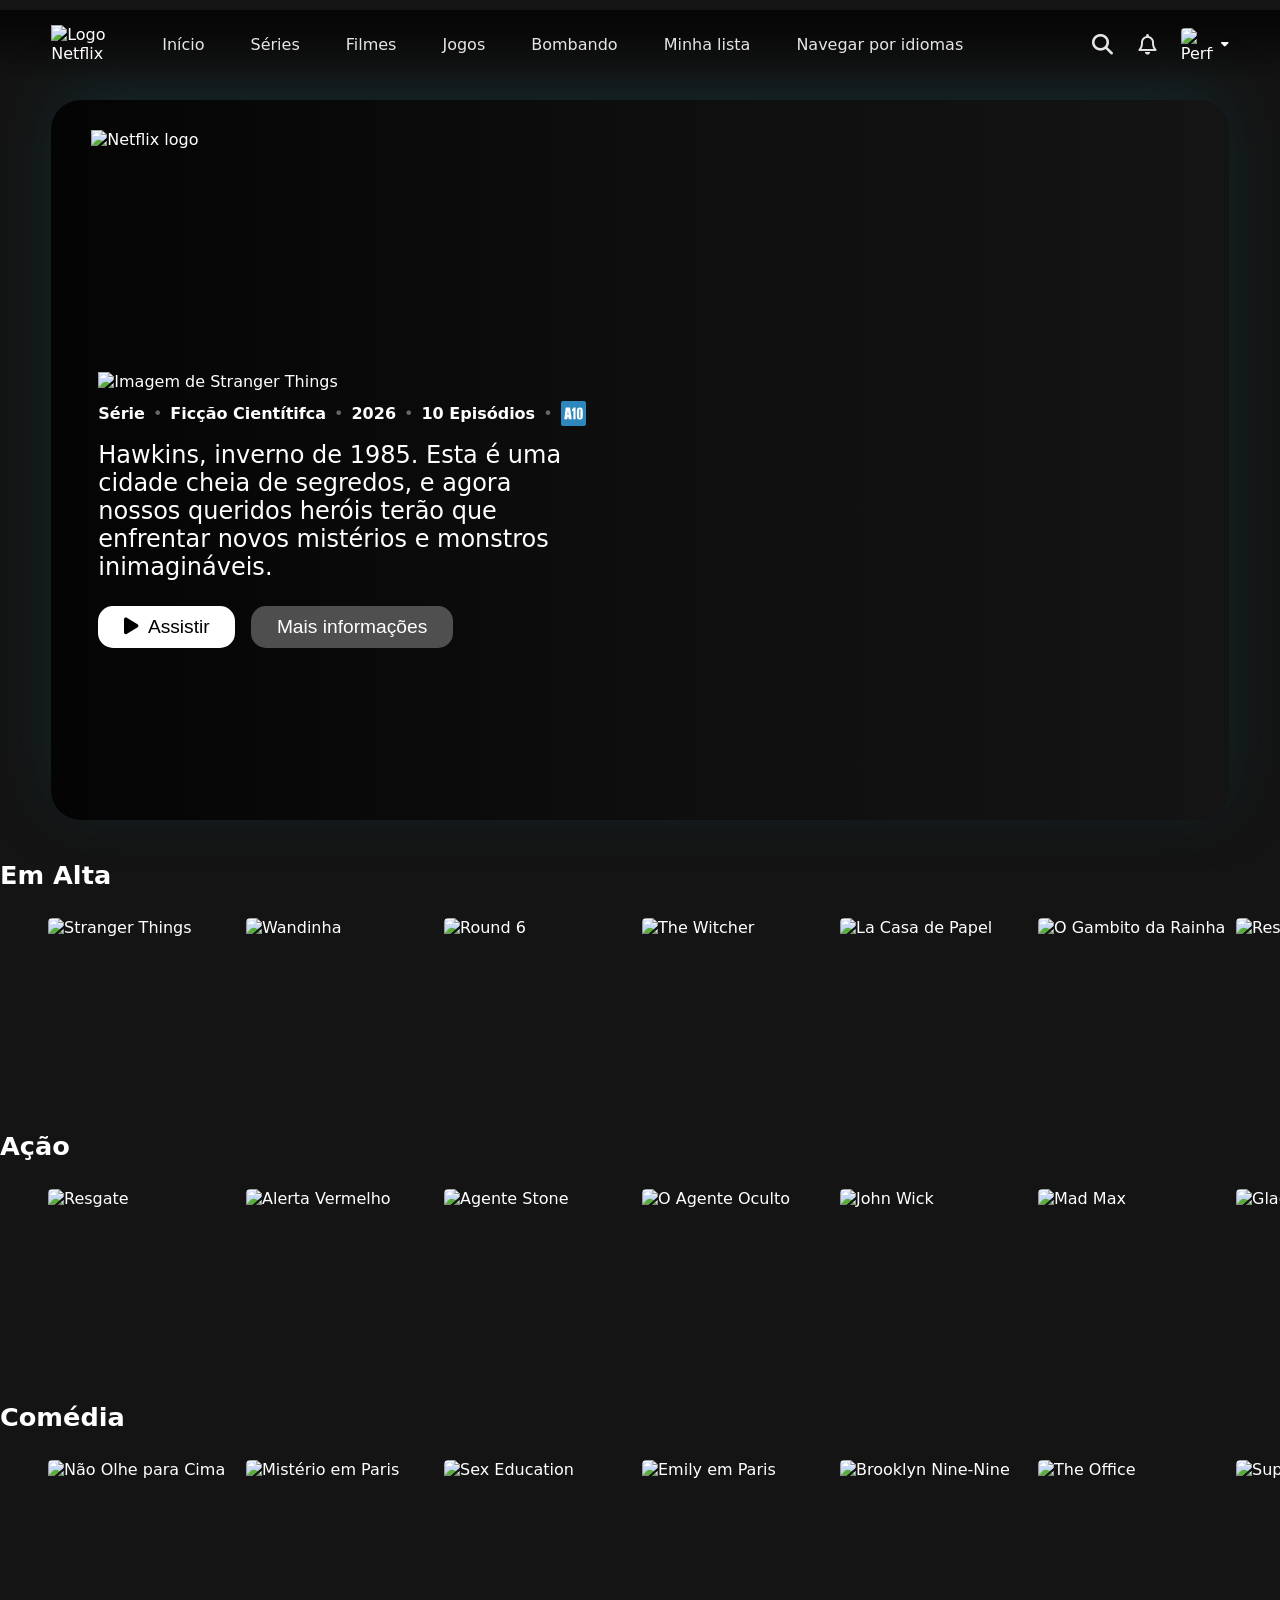
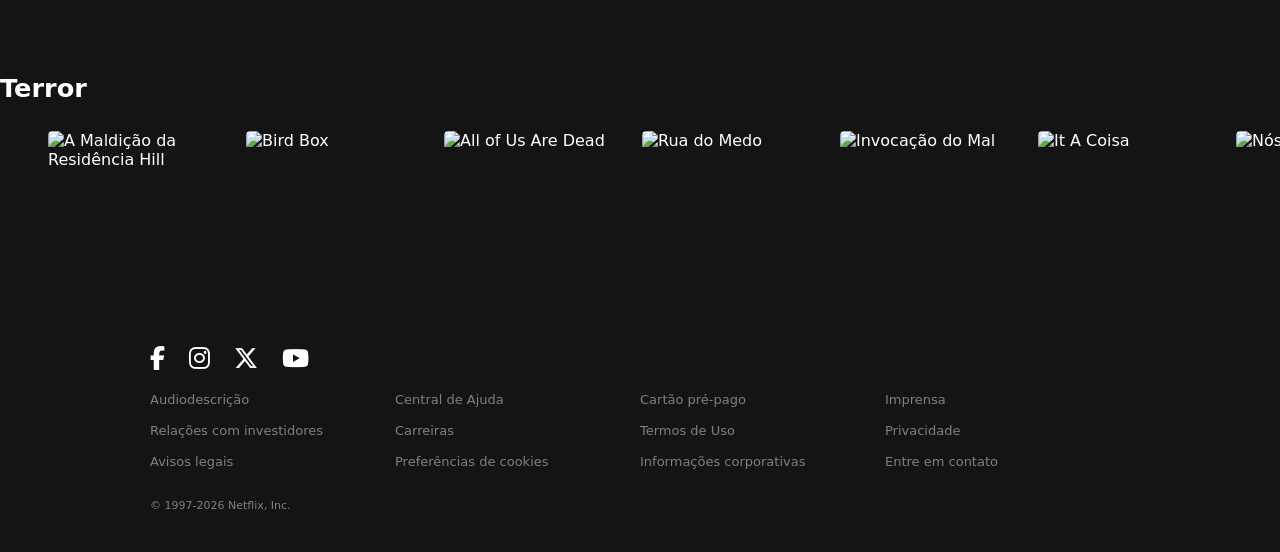
==== home.html @ bdc2845b "fix: updates movie cover image links" ====
<!doctype html>
<html lang="pt-br">
  <head>
    <meta charset="UTF-8" />
    <meta name="viewport" content="width=device-width, initial-scale=1.0" />
    <link rel="stylesheet" href="css/style.css" />
    <link
      rel="stylesheet"
      href="https://cdnjs.cloudflare.com/ajax/libs/font-awesome/6.5.1/css/all.min.css" />
    <title>Netflix</title>
  </head>
  <body>
    <header>
      <nav class="home-navbar">
        <div class="logo">
          <img
            src="https://occ.a.nflxso.net/dnmt/api/v6/iL4oJVDYZ8KLSrJ6eG2OwtghbfQ/AAAAAZge2REfWoSoWRs31izjUdgihldMUslSHTdfz-1aT4vVrgJuVByU92G8wIrBkwULJHWjM1khpzW0xWndigQFYViKFpy-pM6NZFnTKEPkpf9hcdSzCyzqBbcouyIpmgVLbodhaeyqCXaS.svg"
            alt="Logo Netflix" />
        </div>
        <div class="nav-primary">
          <ul>
            <li><a href="#" id="link-home">Início</a></li>
            <li><a href="#">Séries</a></li>
            <li><a href="#">Filmes</a></li>
            <li><a href="#">Jogos</a></li>
            <li><a href="#">Bombando</a></li>
            <li><a href="#">Minha lista</a></li>
            <li><a href="#">Navegar por idiomas</a></li>
          </ul>
        </div>
        <div class="nav-secondary">
          <ul>
            <li>
              <a href="#"><i class="fa-solid fa-magnifying-glass"></i></a>
            </li>
            <li>
              <a href="#"><i class="fa-regular fa-bell"></i></a>
            </li>

            <li class="profile-dropdown">
              <div class="profile-trigger">
                <img
                  src="https://upload.wikimedia.org/wikipedia/commons/0/0b/Netflix-avatar.png"
                  alt="Perfil de Usuário"
                  class="perfil-nav" />
                <i class="fa-solid fa-caret-down caret"></i>
              </div>

              <div class="dropdown-content">
                <div class="profiles-list">
                  <a href="#" class="dropdown-item profile-item">
                    <img
                      src="https://encrypted-tbn0.gstatic.com/images?q=tbn:ANd9GcS_0ktq5pFEz71BIDJbH0XXC9STcigP68GQy0j4jxhmOg&s=10"
                      alt="Perfil 1" />
                    <span>Perfil 1</span>
                  </a>
                  <a href="#" class="dropdown-item profile-item">
                    <img
                      src="https://encrypted-tbn0.gstatic.com/images?q=tbn:ANd9GcRbDIaLHtf1MxGySEiBB30kG7H8Joqq8lpiN4W2MJq0wA&s=10"
                      alt="Perfil 2" />
                    <span>Perfil 2</span>
                  </a>
                </div>

                <div class="dropdown-divider"></div>

                <a href="#" class="dropdown-item">
                  <i class="fa-solid fa-pen"></i>
                  <span>Gerenciar perfis</span>
                </a>
                <a href="#" class="dropdown-item">
                  <i class="fa-regular fa-user"></i>
                  <span>Conta</span>
                </a>
                <a href="#" class="dropdown-item">
                  <i class="fa-regular fa-circle-question"></i>
                  <span>Central de Ajuda</span>
                </a>

                <div class="dropdown-divider"></div>

                <a href="#" class="dropdown-item sign-out">
                  <span>Sair da Netflix</span>
                </a>
              </div>
            </li>
          </ul>
        </div>
      </nav>
    </header>
    <main>
      <section class="hero">
        <img
          src="https://occ-0-1920-420.1.nflxso.net/dnm/api/v6/1yqKxSrpVn39llMySll9RaDLTRY/AAAABTeU9-rQPSFAhNlJOcbClXq5rvHyruQdFfDZYGrjWDiNjNLS291skOTwkzdlt2UKu9vJHC9iiFlRykQTf_RC7VqF5CK27cssdcQNZRk.webp?r=a67"
          alt="Netflix logo"
          class="hero-n-logo" />
        <div class="hero-content">
          <div class="hero-title">
            <img
              src="https://occ-0-1920-420.1.nflxso.net/dnm/api/v6/S4oi7EPZbv2UEPaukW54OORa0S8/AAAABTAUqDejsEd9Ri8rYyItbV7qYdl7sBIG8E7asZrr9Kl8L_AwPhIj0pA01fMqV1exAcsarsW6mkygB5DEnMrcUvaRmKm-VlO19pmY.webp?r=be0"
              alt="Imagem de Stranger Things" />
          </div>
          <div class="hero-description">
            <div class="hero-genres">
              <span>Série</span><span class="dot">•</span
              ><span>Ficção Cientítifca</span><span class="dot">•</span
              ><span>2026</span><span class="dot">•</span
              ><span>10 Episódios</span><span class="dot">•</span
              <span><svg
                  xmlns="http://www.w3.org/2000/svg"
                  width="25"
                  height="25"
                  fill="none"
                  viewBox="0 0 100 100">
                  <path
                    fill="#2e88bd"
                    fill-rule="evenodd"
                    d="M92.38 0H7.62A7.62 7.62 0 0 0 0 7.62v84.759A7.62 7.62 0 0 0 7.62 100h84.76a7.62 7.62 0 0 0 7.62-7.621V7.618A7.62 7.62 0 0 0 92.38 0"
                    clip-rule="evenodd"></path>
                  <path
                    fill="#fffefd"
                    fill-rule="evenodd"
                    d="M50.531 26h7.748v46.979h-8.837v-34.93q-1.153 1.218-2.497 2.108A14.4 14.4 0 0 1 44 41.637v-8.429q2.37-1.38 4.018-3.192A12.9 12.9 0 0 0 50.531 26m27.066 11.389q0-3.48-.504-4.605-.505-1.122-1.805-1.122-1.304 0-1.823 1.219-.52 1.222-.52 4.508v25.124q0 3.611.504 4.67.504 1.056 1.839 1.057 1.268 0 1.79-1.188.518-1.188.519-4.539zM87 40.87v18.193q0 8.46-2.587 11.7Q81.826 74 75.288 74q-6.606 0-9.175-3.222-2.571-3.221-2.571-11.715V40.87q0-8.492 2.57-11.682Q68.683 26 75.289 26q6.572 0 9.14 3.188Q87 32.377 87 40.87"
                    clip-rule="evenodd"></path>
                  <path
                    fill="#fff"
                    d="M36.205 26 43 73H30.848l-.592-8.448h-4.258L25.293 73H13l6.034-47zm-6.288 30.22q-.902-7.983-1.804-19.711-1.805 13.47-2.256 19.712z"></path></svg></span>
            </div>
            <p>
              Hawkins, inverno de 1985. Esta é uma cidade cheia de segredos, e
              agora nossos queridos heróis terão que enfrentar novos mistérios e
              monstros inimagináveis.
            </p>
            <div class="hero-buttons">
              <button class="hero-btn btn-play">
                <i class="fa-solid fa-play"></i> Assistir
              </button>

              <button class="hero-btn btn-info">Mais informações</button>
            </div>
          </div>
        </div>
      </section>

      <section class="carroussel">
        <!-- Categoria 1: Em Alta -->
        <h2 class="section-title">Em Alta</h2>
        <div class="media-container">
          <div class="media-scroller">
            <!-- Grupo 1 (6 cards) -->
            <div class="media-group" id="em-alta-1">
              <div class="media-element">
                <img
                  src="https://encrypted-tbn1.gstatic.com/licensed-image?q=tbn:ANd9GcTOiXz3lN7d7jAAFngWa49vi-za024x7MXWwJ3un6ODwjSaXcbRJoKfT41Tlw36heunZ-_XMyyLG-TJAqU"
                  alt="Stranger Things" />
                <div class="media-info">
                  <h3 class="title">Stranger Things</h3>
                  <div class="card-buttons">
                    <div class="left-buttons">
                      <button
                        class="btn-action btn-play-round"
                        aria-label="Assistir">
                        <svg viewBox="0 0 512 512" fill="currentColor">
                          <path
                            d="M405.2,232.9L126.8,72.2c-9.3-5.4-21-5.4-30.3,0c-9.3,5.4-15.1,15.3-15.1,26.1v321.5c0,10.8,5.7,20.7,15.1,26.1 c4.7,2.7,9.9,4.1,15.2,4.1c5.2,0,10.5-1.4,15.2-4.1l278.3-160.7c9.3-5.4,15.1-15.3,15.1-26.1C420.4,248.2,414.6,238.2,405.2,232.9z" />
                        </svg>
                      </button>
                      <button
                        class="btn-action btn-outline"
                        aria-label="Adicionar à Lista">
                        <svg
                          viewBox="0 0 24 24"
                          fill="none"
                          stroke="currentColor"
                          stroke-width="2">
                          <path d="M12 5v14M5 12h14" />
                        </svg>
                      </button>
                      <button
                        class="btn-action btn-outline"
                        aria-label="Gostei">
                        <svg
                          viewBox="0 0 24 24"
                          fill="none"
                          stroke="currentColor"
                          stroke-width="2">
                          <path
                            d="M14 9V5a3 3 0 0 0-3-3l-4 9v11h11.28a2 2 0 0 0 2-1.7l1.38-9a2 2 0 0 0-2-2.3zM7 22H4a2 2 0 0 1-2-2v-7a2 2 0 0 1 2-2h3" />
                        </svg>
                      </button>
                    </div>
                    <button
                      class="btn-action btn-outline btn-more"
                      aria-label="Mais Informações">
                      <svg
                        viewBox="0 0 24 24"
                        fill="none"
                        stroke="currentColor"
                        stroke-width="2">
                        <path d="M6 9l6 6 6-6" />
                      </svg>
                    </button>
                  </div>
                  <div class="card-genres">
                    <span>Empolgante</span><span class="dot">•</span
                    ><span>Sci-Fi</span><span class="dot">•</span
                    ><span>Mistério</span>
                  </div>
                </div>
              </div>
              <div class="media-element">
                <img
                  src="https://encrypted-tbn0.gstatic.com/licensed-image?q=tbn:ANd9GcSxxyIv5c6edbIc0Yq998LXGhyjSGgNnzEiZ3lpaow3XRnQMxBRi1eYkWU2L6adCWSRdKXm9y8CCzgoChU"
                  alt="Wandinha" />
                <div class="media-info">
                  <h3 class="title">Wandinha</h3>
                  <div class="card-buttons">
                    <div class="left-buttons">
                      <button
                        class="btn-action btn-play-round"
                        aria-label="Assistir">
                        <svg viewBox="0 0 512 512" fill="currentColor">
                          <path
                            d="M405.2,232.9L126.8,72.2c-9.3-5.4-21-5.4-30.3,0c-9.3,5.4-15.1,15.3-15.1,26.1v321.5c0,10.8,5.7,20.7,15.1,26.1 c4.7,2.7,9.9,4.1,15.2,4.1c5.2,0,10.5-1.4,15.2-4.1l278.3-160.7c9.3-5.4,15.1-15.3,15.1-26.1C420.4,248.2,414.6,238.2,405.2,232.9z" />
                        </svg>
                      </button>
                      <button
                        class="btn-action btn-outline"
                        aria-label="Adicionar à Lista">
                        <svg
                          viewBox="0 0 24 24"
                          fill="none"
                          stroke="currentColor"
                          stroke-width="2">
                          <path d="M12 5v14M5 12h14" />
                        </svg>
                      </button>
                      <button
                        class="btn-action btn-outline"
                        aria-label="Gostei">
                        <svg
                          viewBox="0 0 24 24"
                          fill="none"
                          stroke="currentColor"
                          stroke-width="2">
                          <path
                            d="M14 9V5a3 3 0 0 0-3-3l-4 9v11h11.28a2 2 0 0 0 2-1.7l1.38-9a2 2 0 0 0-2-2.3zM7 22H4a2 2 0 0 1-2-2v-7a2 2 0 0 1 2-2h3" />
                        </svg>
                      </button>
                    </div>
                    <button
                      class="btn-action btn-outline btn-more"
                      aria-label="Mais Informações">
                      <svg
                        viewBox="0 0 24 24"
                        fill="none"
                        stroke="currentColor"
                        stroke-width="2">
                        <path d="M6 9l6 6 6-6" />
                      </svg>
                    </button>
                  </div>
                  <div class="card-genres">
                    <span>Sombrio</span><span class="dot">•</span
                    ><span>Fantasia</span><span class="dot">•</span
                    ><span>Mistério</span>
                  </div>
                </div>
              </div>
              <div class="media-element">
                <img
                  src="https://encrypted-tbn3.gstatic.com/licensed-image?q=tbn:ANd9GcTZv4OPopb9HVxuOQ0E97b_1fpv3gbVE2uA1x0Fz5k3AHMgg65eVVfbCfnLC00BmQ8WkTBeedumLn_voew"
                  alt="Round 6" />
                <div class="media-info">
                  <h3 class="title">Round 6</h3>
                  <div class="card-buttons">
                    <div class="left-buttons">
                      <button
                        class="btn-action btn-play-round"
                        aria-label="Assistir">
                        <svg viewBox="0 0 512 512" fill="currentColor">
                          <path
                            d="M405.2,232.9L126.8,72.2c-9.3-5.4-21-5.4-30.3,0c-9.3,5.4-15.1,15.3-15.1,26.1v321.5c0,10.8,5.7,20.7,15.1,26.1 c4.7,2.7,9.9,4.1,15.2,4.1c5.2,0,10.5-1.4,15.2-4.1l278.3-160.7c9.3-5.4,15.1-15.3,15.1-26.1C420.4,248.2,414.6,238.2,405.2,232.9z" />
                        </svg>
                      </button>
                      <button
                        class="btn-action btn-outline"
                        aria-label="Adicionar à Lista">
                        <svg
                          viewBox="0 0 24 24"
                          fill="none"
                          stroke="currentColor"
                          stroke-width="2">
                          <path d="M12 5v14M5 12h14" />
                        </svg>
                      </button>
                      <button
                        class="btn-action btn-outline"
                        aria-label="Gostei">
                        <svg
                          viewBox="0 0 24 24"
                          fill="none"
                          stroke="currentColor"
                          stroke-width="2">
                          <path
                            d="M14 9V5a3 3 0 0 0-3-3l-4 9v11h11.28a2 2 0 0 0 2-1.7l1.38-9a2 2 0 0 0-2-2.3zM7 22H4a2 2 0 0 1-2-2v-7a2 2 0 0 1 2-2h3" />
                        </svg>
                      </button>
                    </div>
                    <button
                      class="btn-action btn-outline btn-more"
                      aria-label="Mais Informações">
                      <svg
                        viewBox="0 0 24 24"
                        fill="none"
                        stroke="currentColor"
                        stroke-width="2">
                        <path d="M6 9l6 6 6-6" />
                      </svg>
                    </button>
                  </div>
                  <div class="card-genres">
                    <span>Tenso</span><span class="dot">•</span
                    ><span>Suspense</span><span class="dot">•</span
                    ><span>Drama</span>
                  </div>
                </div>
              </div>
              <div class="media-element">
                <img
                  src="https://encrypted-tbn0.gstatic.com/licensed-image?q=tbn:ANd9GcRXmw6B7p6W45FfnrLk61DKJz2SQl-uWrfbaJkUQ3Z1FtrENVwMTv_ctZDeoDWfmYXcCHzLFu2QyDX4a7s"
                  alt="The Witcher" />
                <div class="media-info">
                  <h3 class="title">The Witcher</h3>
                  <div class="card-buttons">
                    <div class="left-buttons">
                      <button
                        class="btn-action btn-play-round"
                        aria-label="Assistir">
                        <svg viewBox="0 0 512 512" fill="currentColor">
                          <path
                            d="M405.2,232.9L126.8,72.2c-9.3-5.4-21-5.4-30.3,0c-9.3,5.4-15.1,15.3-15.1,26.1v321.5c0,10.8,5.7,20.7,15.1,26.1 c4.7,2.7,9.9,4.1,15.2,4.1c5.2,0,10.5-1.4,15.2-4.1l278.3-160.7c9.3-5.4,15.1-15.3,15.1-26.1C420.4,248.2,414.6,238.2,405.2,232.9z" />
                        </svg>
                      </button>
                      <button
                        class="btn-action btn-outline"
                        aria-label="Adicionar à Lista">
                        <svg
                          viewBox="0 0 24 24"
                          fill="none"
                          stroke="currentColor"
                          stroke-width="2">
                          <path d="M12 5v14M5 12h14" />
                        </svg>
                      </button>
                      <button
                        class="btn-action btn-outline"
                        aria-label="Gostei">
                        <svg
                          viewBox="0 0 24 24"
                          fill="none"
                          stroke="currentColor"
                          stroke-width="2">
                          <path
                            d="M14 9V5a3 3 0 0 0-3-3l-4 9v11h11.28a2 2 0 0 0 2-1.7l1.38-9a2 2 0 0 0-2-2.3zM7 22H4a2 2 0 0 1-2-2v-7a2 2 0 0 1 2-2h3" />
                        </svg>
                      </button>
                    </div>
                    <button
                      class="btn-action btn-outline btn-more"
                      aria-label="Mais Informações">
                      <svg
                        viewBox="0 0 24 24"
                        fill="none"
                        stroke="currentColor"
                        stroke-width="2">
                        <path d="M6 9l6 6 6-6" />
                      </svg>
                    </button>
                  </div>
                  <div class="card-genres">
                    <span>Ação</span><span class="dot">•</span
                    ><span>Fantasia</span><span class="dot">•</span
                    ><span>Aventura</span>
                  </div>
                </div>
              </div>
              <div class="media-element">
                <img
                  src="https://encrypted-tbn0.gstatic.com/licensed-image?q=tbn:ANd9GcTZ2dFmJJtG9vzLbV0pYEm928ZzhZfoVZBYzuVIobxRyMz6wACAD1Ulf298mnGi42JfSDJFDvEWKEWU5N4"
                  alt="La Casa de Papel" />
                <div class="media-info">
                  <h3 class="title">La Casa de Papel</h3>
                  <div class="card-buttons">
                    <div class="left-buttons">
                      <button
                        class="btn-action btn-play-round"
                        aria-label="Assistir">
                        <svg viewBox="0 0 512 512" fill="currentColor">
                          <path
                            d="M405.2,232.9L126.8,72.2c-9.3-5.4-21-5.4-30.3,0c-9.3,5.4-15.1,15.3-15.1,26.1v321.5c0,10.8,5.7,20.7,15.1,26.1 c4.7,2.7,9.9,4.1,15.2,4.1c5.2,0,10.5-1.4,15.2-4.1l278.3-160.7c9.3-5.4,15.1-15.3,15.1-26.1C420.4,248.2,414.6,238.2,405.2,232.9z" />
                        </svg>
                      </button>
                      <button
                        class="btn-action btn-outline"
                        aria-label="Adicionar à Lista">
                        <svg
                          viewBox="0 0 24 24"
                          fill="none"
                          stroke="currentColor"
                          stroke-width="2">
                          <path d="M12 5v14M5 12h14" />
                        </svg>
                      </button>
                      <button
                        class="btn-action btn-outline"
                        aria-label="Gostei">
                        <svg
                          viewBox="0 0 24 24"
                          fill="none"
                          stroke="currentColor"
                          stroke-width="2">
                          <path
                            d="M14 9V5a3 3 0 0 0-3-3l-4 9v11h11.28a2 2 0 0 0 2-1.7l1.38-9a2 2 0 0 0-2-2.3zM7 22H4a2 2 0 0 1-2-2v-7a2 2 0 0 1 2-2h3" />
                        </svg>
                      </button>
                    </div>
                    <button
                      class="btn-action btn-outline btn-more"
                      aria-label="Mais Informações">
                      <svg
                        viewBox="0 0 24 24"
                        fill="none"
                        stroke="currentColor"
                        stroke-width="2">
                        <path d="M6 9l6 6 6-6" />
                      </svg>
                    </button>
                  </div>
                  <div class="card-genres">
                    <span>Empolgante</span><span class="dot">•</span
                    ><span>Policial</span><span class="dot">•</span
                    ><span>Suspense</span>
                  </div>
                </div>
              </div>
              <div class="media-element">
                <img
                  src="https://encrypted-tbn0.gstatic.com/licensed-image?q=tbn:ANd9GcTjAQTIDERTP2jwYg1ssyk2R-VQwU_UH8c634HCDIlyg7aW1ihrCu6mc8w2kdPPg9Gdsi2_M0bksYfdt6M"
                  alt="O Gambito da Rainha" />
                <div class="media-info">
                  <h3 class="title">O Gambito da Rainha</h3>
                  <div class="card-buttons">
                    <div class="left-buttons">
                      <button
                        class="btn-action btn-play-round"
                        aria-label="Assistir">
                        <svg viewBox="0 0 512 512" fill="currentColor">
                          <path
                            d="M405.2,232.9L126.8,72.2c-9.3-5.4-21-5.4-30.3,0c-9.3,5.4-15.1,15.3-15.1,26.1v321.5c0,10.8,5.7,20.7,15.1,26.1 c4.7,2.7,9.9,4.1,15.2,4.1c5.2,0,10.5-1.4,15.2-4.1l278.3-160.7c9.3-5.4,15.1-15.3,15.1-26.1C420.4,248.2,414.6,238.2,405.2,232.9z" />
                        </svg>
                      </button>
                      <button
                        class="btn-action btn-outline"
                        aria-label="Adicionar à Lista">
                        <svg
                          viewBox="0 0 24 24"
                          fill="none"
                          stroke="currentColor"
                          stroke-width="2">
                          <path d="M12 5v14M5 12h14" />
                        </svg>
                      </button>
                      <button
                        class="btn-action btn-outline"
                        aria-label="Gostei">
                        <svg
                          viewBox="0 0 24 24"
                          fill="none"
                          stroke="currentColor"
                          stroke-width="2">
                          <path
                            d="M14 9V5a3 3 0 0 0-3-3l-4 9v11h11.28a2 2 0 0 0 2-1.7l1.38-9a2 2 0 0 0-2-2.3zM7 22H4a2 2 0 0 1-2-2v-7a2 2 0 0 1 2-2h3" />
                        </svg>
                      </button>
                    </div>
                    <button
                      class="btn-action btn-outline btn-more"
                      aria-label="Mais Informações">
                      <svg
                        viewBox="0 0 24 24"
                        fill="none"
                        stroke="currentColor"
                        stroke-width="2">
                        <path d="M6 9l6 6 6-6" />
                      </svg>
                    </button>
                  </div>
                  <div class="card-genres">
                    <span>Intelectual</span><span class="dot">•</span
                    ><span>Drama</span><span class="dot">•</span
                    ><span>Aclamado</span>
                  </div>
                </div>
              </div>
              <a class="next" href="#em-alta-2" aria-label="next">
                <svg><use href="#next"></use></svg>
              </a>
            </div>
            <!-- Grupo 2 (2 cards) -->
            <div class="media-group" id="em-alta-2">
              <a class="previous" href="#em-alta-1">
                <svg><use href="#previous"></use></svg>
              </a>

              <div class="media-element">
                <img
                  src="https://encrypted-tbn2.gstatic.com/licensed-image?q=tbn:ANd9GcRKDEmBJYZmYmrFWWHoHXKM3mroXaij2VG-YrHQ5xqMNkJ1-CFNJXmwMT21p5Lrhtvig72i44R_UNCsSW4"
                  alt="Resgate" />
                <div class="media-info">
                  <h3 class="title">Resgate</h3>
                  <div class="card-buttons">
                    <div class="left-buttons">
                      <button
                        class="btn-action btn-play-round"
                        aria-label="Assistir">
                        <svg viewBox="0 0 512 512" fill="currentColor">
                          <path
                            d="M405.2,232.9L126.8,72.2c-9.3-5.4-21-5.4-30.3,0c-9.3,5.4-15.1,15.3-15.1,26.1v321.5c0,10.8,5.7,20.7,15.1,26.1 c4.7,2.7,9.9,4.1,15.2,4.1c5.2,0,10.5-1.4,15.2-4.1l278.3-160.7c9.3-5.4,15.1-15.3,15.1-26.1C420.4,248.2,414.6,238.2,405.2,232.9z" />
                        </svg>
                      </button>
                      <button
                        class="btn-action btn-outline"
                        aria-label="Adicionar à Lista">
                        <svg
                          viewBox="0 0 24 24"
                          fill="none"
                          stroke="currentColor"
                          stroke-width="2">
                          <path d="M12 5v14M5 12h14" />
                        </svg>
                      </button>
                      <button
                        class="btn-action btn-outline"
                        aria-label="Gostei">
                        <svg
                          viewBox="0 0 24 24"
                          fill="none"
                          stroke="currentColor"
                          stroke-width="2">
                          <path
                            d="M14 9V5a3 3 0 0 0-3-3l-4 9v11h11.28a2 2 0 0 0 2-1.7l1.38-9a2 2 0 0 0-2-2.3zM7 22H4a2 2 0 0 1-2-2v-7a2 2 0 0 1 2-2h3" />
                        </svg>
                      </button>
                    </div>
                    <button
                      class="btn-action btn-outline btn-more"
                      aria-label="Mais Informações">
                      <svg
                        viewBox="0 0 24 24"
                        fill="none"
                        stroke="currentColor"
                        stroke-width="2">
                        <path d="M6 9l6 6 6-6" />
                      </svg>
                    </button>
                  </div>
                  <div class="card-genres">
                    <span>Ação</span><span class="dot">•</span
                    ><span>Adrenalina</span><span class="dot">•</span
                    ><span>Explosivo</span>
                  </div>
                </div>
              </div>
              <div class="media-element">
                <img
                  src="https://encrypted-tbn1.gstatic.com/licensed-image?q=tbn:ANd9GcSQhZyqfhOiWEgaiV4FXdndUjPv_HctEzRLx4-W0n4jCw3_vD02prWj41XJTF-X2_RNLUDg2VRnwbyoDuE"
                  alt="Alerta Vermelho" />
                <div class="media-info">
                  <h3 class="title">Alerta Vermelho</h3>
                  <div class="card-buttons">
                    <div class="left-buttons">
                      <button
                        class="btn-action btn-play-round"
                        aria-label="Assistir">
                        <svg viewBox="0 0 512 512" fill="currentColor">
                          <path
                            d="M405.2,232.9L126.8,72.2c-9.3-5.4-21-5.4-30.3,0c-9.3,5.4-15.1,15.3-15.1,26.1v321.5c0,10.8,5.7,20.7,15.1,26.1 c4.7,2.7,9.9,4.1,15.2,4.1c5.2,0,10.5-1.4,15.2-4.1l278.3-160.7c9.3-5.4,15.1-15.3,15.1-26.1C420.4,248.2,414.6,238.2,405.2,232.9z" />
                        </svg>
                      </button>
                      <button
                        class="btn-action btn-outline"
                        aria-label="Adicionar à Lista">
                        <svg
                          viewBox="0 0 24 24"
                          fill="none"
                          stroke="currentColor"
                          stroke-width="2">
                          <path d="M12 5v14M5 12h14" />
                        </svg>
                      </button>
                      <button
                        class="btn-action btn-outline"
                        aria-label="Gostei">
                        <svg
                          viewBox="0 0 24 24"
                          fill="none"
                          stroke="currentColor"
                          stroke-width="2">
                          <path
                            d="M14 9V5a3 3 0 0 0-3-3l-4 9v11h11.28a2 2 0 0 0 2-1.7l1.38-9a2 2 0 0 0-2-2.3zM7 22H4a2 2 0 0 1-2-2v-7a2 2 0 0 1 2-2h3" />
                        </svg>
                      </button>
                    </div>
                    <button
                      class="btn-action btn-outline btn-more"
                      aria-label="Mais Informações">
                      <svg
                        viewBox="0 0 24 24"
                        fill="none"
                        stroke="currentColor"
                        stroke-width="2">
                        <path d="M6 9l6 6 6-6" />
                      </svg>
                    </button>
                  </div>
                  <div class="card-genres">
                    <span>Comédia</span><span class="dot">•</span
                    ><span>Ação</span><span class="dot">•</span
                    ><span>Aventura</span>
                  </div>
                </div>
              </div>
            </div>
            <div class="navigation-indicators">
              <div></div>
              <div></div>
            </div>
          </div>
        </div>
        <!-- Categoria 2: Ação -->
        <h2 class="section-title">Ação</h2>
        <div class="media-container">
          <div class="media-scroller">
            <!-- Grupo 1 (6 cards) -->
            <div class="media-group" id="acao-1">
              <div class="media-element">
                <img
                  src="https://encrypted-tbn2.gstatic.com/licensed-image?q=tbn:ANd9GcRKDEmBJYZmYmrFWWHoHXKM3mroXaij2VG-YrHQ5xqMNkJ1-CFNJXmwMT21p5Lrhtvig72i44R_UNCsSW4"
                  alt="Resgate" />
                <div class="media-info">
                  <h3 class="title">Resgate</h3>
                  <div class="card-buttons">
                    <div class="left-buttons">
                      <button
                        class="btn-action btn-play-round"
                        aria-label="Assistir">
                        <svg viewBox="0 0 512 512" fill="currentColor">
                          <path
                            d="M405.2,232.9L126.8,72.2c-9.3-5.4-21-5.4-30.3,0c-9.3,5.4-15.1,15.3-15.1,26.1v321.5c0,10.8,5.7,20.7,15.1,26.1 c4.7,2.7,9.9,4.1,15.2,4.1c5.2,0,10.5-1.4,15.2-4.1l278.3-160.7c9.3-5.4,15.1-15.3,15.1-26.1C420.4,248.2,414.6,238.2,405.2,232.9z" />
                        </svg>
                      </button>
                      <button
                        class="btn-action btn-outline"
                        aria-label="Adicionar à Lista">
                        <svg
                          viewBox="0 0 24 24"
                          fill="none"
                          stroke="currentColor"
                          stroke-width="2">
                          <path d="M12 5v14M5 12h14" />
                        </svg>
                      </button>
                      <button
                        class="btn-action btn-outline"
                        aria-label="Gostei">
                        <svg
                          viewBox="0 0 24 24"
                          fill="none"
                          stroke="currentColor"
                          stroke-width="2">
                          <path
                            d="M14 9V5a3 3 0 0 0-3-3l-4 9v11h11.28a2 2 0 0 0 2-1.7l1.38-9a2 2 0 0 0-2-2.3zM7 22H4a2 2 0 0 1-2-2v-7a2 2 0 0 1 2-2h3" />
                        </svg>
                      </button>
                    </div>
                    <button
                      class="btn-action btn-outline btn-more"
                      aria-label="Mais Informações">
                      <svg
                        viewBox="0 0 24 24"
                        fill="none"
                        stroke="currentColor"
                        stroke-width="2">
                        <path d="M6 9l6 6 6-6" />
                      </svg>
                    </button>
                  </div>
                  <div class="card-genres">
                    <span>Ação</span><span class="dot">•</span
                    ><span>Adrenalina</span><span class="dot">•</span
                    ><span>Explosivo</span>
                  </div>
                </div>
              </div>
              <div class="media-element">
                <img
                  src="https://encrypted-tbn1.gstatic.com/licensed-image?q=tbn:ANd9GcSQhZyqfhOiWEgaiV4FXdndUjPv_HctEzRLx4-W0n4jCw3_vD02prWj41XJTF-X2_RNLUDg2VRnwbyoDuE"
                  alt="Alerta Vermelho" />
                <div class="media-info">
                  <h3 class="title">Alerta Vermelho</h3>
                  <div class="card-buttons">
                    <div class="left-buttons">
                      <button
                        class="btn-action btn-play-round"
                        aria-label="Assistir">
                        <svg viewBox="0 0 512 512" fill="currentColor">
                          <path
                            d="M405.2,232.9L126.8,72.2c-9.3-5.4-21-5.4-30.3,0c-9.3,5.4-15.1,15.3-15.1,26.1v321.5c0,10.8,5.7,20.7,15.1,26.1 c4.7,2.7,9.9,4.1,15.2,4.1c5.2,0,10.5-1.4,15.2-4.1l278.3-160.7c9.3-5.4,15.1-15.3,15.1-26.1C420.4,248.2,414.6,238.2,405.2,232.9z" />
                        </svg>
                      </button>
                      <button
                        class="btn-action btn-outline"
                        aria-label="Adicionar à Lista">
                        <svg
                          viewBox="0 0 24 24"
                          fill="none"
                          stroke="currentColor"
                          stroke-width="2">
                          <path d="M12 5v14M5 12h14" />
                        </svg>
                      </button>
                      <button
                        class="btn-action btn-outline"
                        aria-label="Gostei">
                        <svg
                          viewBox="0 0 24 24"
                          fill="none"
                          stroke="currentColor"
                          stroke-width="2">
                          <path
                            d="M14 9V5a3 3 0 0 0-3-3l-4 9v11h11.28a2 2 0 0 0 2-1.7l1.38-9a2 2 0 0 0-2-2.3zM7 22H4a2 2 0 0 1-2-2v-7a2 2 0 0 1 2-2h3" />
                        </svg>
                      </button>
                    </div>
                    <button
                      class="btn-action btn-outline btn-more"
                      aria-label="Mais Informações">
                      <svg
                        viewBox="0 0 24 24"
                        fill="none"
                        stroke="currentColor"
                        stroke-width="2">
                        <path d="M6 9l6 6 6-6" />
                      </svg>
                    </button>
                  </div>
                  <div class="card-genres">
                    <span>Ação</span><span class="dot">•</span
                    ><span>Comédia</span><span class="dot">•</span
                    ><span>Assalto</span>
                  </div>
                </div>
              </div>
              <div class="media-element">
                <img
                  src="https://encrypted-tbn1.gstatic.com/licensed-image?q=tbn:ANd9GcRvUhGKmbEDH7qsWQjKo24TAwzJsOj1NWMiO8ON8B7PdCes8H5LIDsXzDzrZsbSXYnavFkR1QO-UqDXFTc"
                  alt="Agente Stone" />
                <div class="media-info">
                  <h3 class="title">Agente Stone</h3>
                  <div class="card-buttons">
                    <div class="left-buttons">
                      <button
                        class="btn-action btn-play-round"
                        aria-label="Assistir">
                        <svg viewBox="0 0 512 512" fill="currentColor">
                          <path
                            d="M405.2,232.9L126.8,72.2c-9.3-5.4-21-5.4-30.3,0c-9.3,5.4-15.1,15.3-15.1,26.1v321.5c0,10.8,5.7,20.7,15.1,26.1 c4.7,2.7,9.9,4.1,15.2,4.1c5.2,0,10.5-1.4,15.2-4.1l278.3-160.7c9.3-5.4,15.1-15.3,15.1-26.1C420.4,248.2,414.6,238.2,405.2,232.9z" />
                        </svg>
                      </button>
                      <button
                        class="btn-action btn-outline"
                        aria-label="Adicionar à Lista">
                        <svg
                          viewBox="0 0 24 24"
                          fill="none"
                          stroke="currentColor"
                          stroke-width="2">
                          <path d="M12 5v14M5 12h14" />
                        </svg>
                      </button>
                      <button
                        class="btn-action btn-outline"
                        aria-label="Gostei">
                        <svg
                          viewBox="0 0 24 24"
                          fill="none"
                          stroke="currentColor"
                          stroke-width="2">
                          <path
                            d="M14 9V5a3 3 0 0 0-3-3l-4 9v11h11.28a2 2 0 0 0 2-1.7l1.38-9a2 2 0 0 0-2-2.3zM7 22H4a2 2 0 0 1-2-2v-7a2 2 0 0 1 2-2h3" />
                        </svg>
                      </button>
                    </div>
                    <button
                      class="btn-action btn-outline btn-more"
                      aria-label="Mais Informações">
                      <svg
                        viewBox="0 0 24 24"
                        fill="none"
                        stroke="currentColor"
                        stroke-width="2">
                        <path d="M6 9l6 6 6-6" />
                      </svg>
                    </button>
                  </div>
                  <div class="card-genres">
                    <span>Ação</span><span class="dot">•</span
                    ><span>Espionagem</span><span class="dot">•</span
                    ><span>Aventura</span>
                  </div>
                </div>
              </div>
              <div class="media-element">
                <img
                  src="https://encrypted-tbn2.gstatic.com/licensed-image?q=tbn:ANd9GcQXripuX8RdyJAUuNAq2Rdb0uoXvnwgNqn_7z5QbwyEksx5CTqKnkwu97X5qi9TuxWbOpaS_6Er9Vl_Yv8"
                  alt="O Agente Oculto" />
                <div class="media-info">
                  <h3 class="title">O Agente Oculto</h3>
                  <div class="card-buttons">
                    <div class="left-buttons">
                      <button
                        class="btn-action btn-play-round"
                        aria-label="Assistir">
                        <svg viewBox="0 0 512 512" fill="currentColor">
                          <path
                            d="M405.2,232.9L126.8,72.2c-9.3-5.4-21-5.4-30.3,0c-9.3,5.4-15.1,15.3-15.1,26.1v321.5c0,10.8,5.7,20.7,15.1,26.1 c4.7,2.7,9.9,4.1,15.2,4.1c5.2,0,10.5-1.4,15.2-4.1l278.3-160.7c9.3-5.4,15.1-15.3,15.1-26.1C420.4,248.2,414.6,238.2,405.2,232.9z" />
                        </svg>
                      </button>
                      <button
                        class="btn-action btn-outline"
                        aria-label="Adicionar à Lista">
                        <svg
                          viewBox="0 0 24 24"
                          fill="none"
                          stroke="currentColor"
                          stroke-width="2">
                          <path d="M12 5v14M5 12h14" />
                        </svg>
                      </button>
                      <button
                        class="btn-action btn-outline"
                        aria-label="Gostei">
                        <svg
                          viewBox="0 0 24 24"
                          fill="none"
                          stroke="currentColor"
                          stroke-width="2">
                          <path
                            d="M14 9V5a3 3 0 0 0-3-3l-4 9v11h11.28a2 2 0 0 0 2-1.7l1.38-9a2 2 0 0 0-2-2.3zM7 22H4a2 2 0 0 1-2-2v-7a2 2 0 0 1 2-2h3" />
                        </svg>
                      </button>
                    </div>
                    <button
                      class="btn-action btn-outline btn-more"
                      aria-label="Mais Informações">
                      <svg
                        viewBox="0 0 24 24"
                        fill="none"
                        stroke="currentColor"
                        stroke-width="2">
                        <path d="M6 9l6 6 6-6" />
                      </svg>
                    </button>
                  </div>
                  <div class="card-genres">
                    <span>Ação</span><span class="dot">•</span
                    ><span>Suspense</span><span class="dot">•</span
                    ><span>Empolgante</span>
                  </div>
                </div>
              </div>
              <div class="media-element">
                <img
                  src="https://encrypted-tbn0.gstatic.com/images?q=tbn:ANd9GcS7FjYP8yzUXNOFjc2oFgj83TK7EvR6x9osKl6F--e7uw&s=10"
                  alt="John Wick" />
                <div class="media-info">
                  <h3 class="title">John Wick</h3>
                  <div class="card-buttons">
                    <div class="left-buttons">
                      <button
                        class="btn-action btn-play-round"
                        aria-label="Assistir">
                        <svg viewBox="0 0 512 512" fill="currentColor">
                          <path
                            d="M405.2,232.9L126.8,72.2c-9.3-5.4-21-5.4-30.3,0c-9.3,5.4-15.1,15.3-15.1,26.1v321.5c0,10.8,5.7,20.7,15.1,26.1 c4.7,2.7,9.9,4.1,15.2,4.1c5.2,0,10.5-1.4,15.2-4.1l278.3-160.7c9.3-5.4,15.1-15.3,15.1-26.1C420.4,248.2,414.6,238.2,405.2,232.9z" />
                        </svg>
                      </button>
                      <button
                        class="btn-action btn-outline"
                        aria-label="Adicionar à Lista">
                        <svg
                          viewBox="0 0 24 24"
                          fill="none"
                          stroke="currentColor"
                          stroke-width="2">
                          <path d="M12 5v14M5 12h14" />
                        </svg>
                      </button>
                      <button
                        class="btn-action btn-outline"
                        aria-label="Gostei">
                        <svg
                          viewBox="0 0 24 24"
                          fill="none"
                          stroke="currentColor"
                          stroke-width="2">
                          <path
                            d="M14 9V5a3 3 0 0 0-3-3l-4 9v11h11.28a2 2 0 0 0 2-1.7l1.38-9a2 2 0 0 0-2-2.3zM7 22H4a2 2 0 0 1-2-2v-7a2 2 0 0 1 2-2h3" />
                        </svg>
                      </button>
                    </div>
                    <button
                      class="btn-action btn-outline btn-more"
                      aria-label="Mais Informações">
                      <svg
                        viewBox="0 0 24 24"
                        fill="none"
                        stroke="currentColor"
                        stroke-width="2">
                        <path d="M6 9l6 6 6-6" />
                      </svg>
                    </button>
                  </div>
                  <div class="card-genres">
                    <span>Ação</span><span class="dot">•</span
                    ><span>Vingança</span><span class="dot">•</span
                    ><span>Violento</span>
                  </div>
                </div>
              </div>
              <div class="media-element">
                <img
                  src="https://encrypted-tbn0.gstatic.com/images?q=tbn:ANd9GcRDUw_lyzRJW-ZpPv-2G3y8uV7jFqMLrEI92SZAAdCM1w&s=10"
                  alt="Mad Max" />
                <div class="media-info">
                  <h3 class="title">Mad Max: Estrada da Fúria</h3>
                  <div class="card-buttons">
                    <div class="left-buttons">
                      <button
                        class="btn-action btn-play-round"
                        aria-label="Assistir">
                        <svg viewBox="0 0 512 512" fill="currentColor">
                          <path
                            d="M405.2,232.9L126.8,72.2c-9.3-5.4-21-5.4-30.3,0c-9.3,5.4-15.1,15.3-15.1,26.1v321.5c0,10.8,5.7,20.7,15.1,26.1 c4.7,2.7,9.9,4.1,15.2,4.1c5.2,0,10.5-1.4,15.2-4.1l278.3-160.7c9.3-5.4,15.1-15.3,15.1-26.1C420.4,248.2,414.6,238.2,405.2,232.9z" />
                        </svg>
                      </button>
                      <button
                        class="btn-action btn-outline"
                        aria-label="Adicionar à Lista">
                        <svg
                          viewBox="0 0 24 24"
                          fill="none"
                          stroke="currentColor"
                          stroke-width="2">
                          <path d="M12 5v14M5 12h14" />
                        </svg>
                      </button>
                      <button
                        class="btn-action btn-outline"
                        aria-label="Gostei">
                        <svg
                          viewBox="0 0 24 24"
                          fill="none"
                          stroke="currentColor"
                          stroke-width="2">
                          <path
                            d="M14 9V5a3 3 0 0 0-3-3l-4 9v11h11.28a2 2 0 0 0 2-1.7l1.38-9a2 2 0 0 0-2-2.3zM7 22H4a2 2 0 0 1-2-2v-7a2 2 0 0 1 2-2h3" />
                        </svg>
                      </button>
                    </div>
                    <button
                      class="btn-action btn-outline btn-more"
                      aria-label="Mais Informações">
                      <svg
                        viewBox="0 0 24 24"
                        fill="none"
                        stroke="currentColor"
                        stroke-width="2">
                        <path d="M6 9l6 6 6-6" />
                      </svg>
                    </button>
                  </div>
                  <div class="card-genres">
                    <span>Ação</span><span class="dot">•</span
                    ><span>Sci-Fi</span><span class="dot">•</span
                    ><span>Adrenalina</span>
                  </div>
                </div>
              </div>
              <a class="next" href="#acao-2" aria-label="next">
                <svg><use href="#next"></use></svg>
              </a>
            </div>
            <!-- Grupo 2 (2 cards) -->
            <div class="media-group" id="acao-2">
              <a class="previous" href="#acao-1">
                <svg><use href="#previous"></use></svg>
              </a>

              <div class="media-element">
                <img
                  src="https://encrypted-tbn0.gstatic.com/images?q=tbn:ANd9GcSpRZJgqJAxBj0f3tUTDP2SkeSm5PkxoslxONQTqN32HA&s=10"
                  alt="Gladiador" />
                <div class="media-info">
                  <h3 class="title">Gladiador</h3>
                  <div class="card-buttons">
                    <div class="left-buttons">
                      <button
                        class="btn-action btn-play-round"
                        aria-label="Assistir">
                        <svg viewBox="0 0 512 512" fill="currentColor">
                          <path
                            d="M405.2,232.9L126.8,72.2c-9.3-5.4-21-5.4-30.3,0c-9.3,5.4-15.1,15.3-15.1,26.1v321.5c0,10.8,5.7,20.7,15.1,26.1 c4.7,2.7,9.9,4.1,15.2,4.1c5.2,0,10.5-1.4,15.2-4.1l278.3-160.7c9.3-5.4,15.1-15.3,15.1-26.1C420.4,248.2,414.6,238.2,405.2,232.9z" />
                        </svg>
                      </button>
                      <button
                        class="btn-action btn-outline"
                        aria-label="Adicionar à Lista">
                        <svg
                          viewBox="0 0 24 24"
                          fill="none"
                          stroke="currentColor"
                          stroke-width="2">
                          <path d="M12 5v14M5 12h14" />
                        </svg>
                      </button>
                      <button
                        class="btn-action btn-outline"
                        aria-label="Gostei">
                        <svg
                          viewBox="0 0 24 24"
                          fill="none"
                          stroke="currentColor"
                          stroke-width="2">
                          <path
                            d="M14 9V5a3 3 0 0 0-3-3l-4 9v11h11.28a2 2 0 0 0 2-1.7l1.38-9a2 2 0 0 0-2-2.3zM7 22H4a2 2 0 0 1-2-2v-7a2 2 0 0 1 2-2h3" />
                        </svg>
                      </button>
                    </div>
                    <button
                      class="btn-action btn-outline btn-more"
                      aria-label="Mais Informações">
                      <svg
                        viewBox="0 0 24 24"
                        fill="none"
                        stroke="currentColor"
                        stroke-width="2">
                        <path d="M6 9l6 6 6-6" />
                      </svg>
                    </button>
                  </div>
                  <div class="card-genres">
                    <span>Ação</span><span class="dot">•</span><span>Épico</span
                    ><span class="dot">•</span><span>Drama</span>
                  </div>
                </div>
              </div>
              <div class="media-element">
                <img
                  src="https://encrypted-tbn0.gstatic.com/images?q=tbn:ANd9GcTyxXBF6OaHTI0fmPQs_YSy2Wjq_D6TQdDc0EjmTo5DtA&s=10"
                  alt="Missão Impossível" />
                <div class="media-info">
                  <h3 class="title">Missão Impossível</h3>
                  <div class="card-buttons">
                    <div class="left-buttons">
                      <button
                        class="btn-action btn-play-round"
                        aria-label="Assistir">
                        <svg viewBox="0 0 512 512" fill="currentColor">
                          <path
                            d="M405.2,232.9L126.8,72.2c-9.3-5.4-21-5.4-30.3,0c-9.3,5.4-15.1,15.3-15.1,26.1v321.5c0,10.8,5.7,20.7,15.1,26.1 c4.7,2.7,9.9,4.1,15.2,4.1c5.2,0,10.5-1.4,15.2-4.1l278.3-160.7c9.3-5.4,15.1-15.3,15.1-26.1C420.4,248.2,414.6,238.2,405.2,232.9z" />
                        </svg>
                      </button>
                      <button
                        class="btn-action btn-outline"
                        aria-label="Adicionar à Lista">
                        <svg
                          viewBox="0 0 24 24"
                          fill="none"
                          stroke="currentColor"
                          stroke-width="2">
                          <path d="M12 5v14M5 12h14" />
                        </svg>
                      </button>
                      <button
                        class="btn-action btn-outline"
                        aria-label="Gostei">
                        <svg
                          viewBox="0 0 24 24"
                          fill="none"
                          stroke="currentColor"
                          stroke-width="2">
                          <path
                            d="M14 9V5a3 3 0 0 0-3-3l-4 9v11h11.28a2 2 0 0 0 2-1.7l1.38-9a2 2 0 0 0-2-2.3zM7 22H4a2 2 0 0 1-2-2v-7a2 2 0 0 1 2-2h3" />
                        </svg>
                      </button>
                    </div>
                    <button
                      class="btn-action btn-outline btn-more"
                      aria-label="Mais Informações">
                      <svg
                        viewBox="0 0 24 24"
                        fill="none"
                        stroke="currentColor"
                        stroke-width="2">
                        <path d="M6 9l6 6 6-6" />
                      </svg>
                    </button>
                  </div>
                  <div class="card-genres">
                    <span>Ação</span><span class="dot">•</span
                    ><span>Espionagem</span><span class="dot">•</span
                    ><span>Empolgante</span>
                  </div>
                </div>
              </div>
            </div>
            <div class="navigation-indicators">
              <div></div>
              <div></div>
            </div>
          </div>
        </div>
        <!-- Categoria 3: Comédia -->
        <h2 class="section-title">Comédia</h2>
        <div class="media-container">
          <div class="media-scroller">
            <!-- Grupo 1 (6 cards) -->
            <div class="media-group" id="comedia-1">
              <div class="media-element">
                <img
                  src="https://encrypted-tbn0.gstatic.com/licensed-image?q=tbn:ANd9GcTqySyNCos3GJBgDIhsqrPr0_Kekqap04ENsl58Ue_OsQTHJRjFXG71g2sA557QxaEQX7rKIk55r2ICMNQ"
                  alt="Não Olhe para Cima" />
                <div class="media-info">
                  <h3 class="title">Não Olhe para Cima</h3>
                  <div class="card-buttons">
                    <div class="left-buttons">
                      <button
                        class="btn-action btn-play-round"
                        aria-label="Assistir">
                        <svg viewBox="0 0 512 512" fill="currentColor">
                          <path
                            d="M405.2,232.9L126.8,72.2c-9.3-5.4-21-5.4-30.3,0c-9.3,5.4-15.1,15.3-15.1,26.1v321.5c0,10.8,5.7,20.7,15.1,26.1 c4.7,2.7,9.9,4.1,15.2,4.1c5.2,0,10.5-1.4,15.2-4.1l278.3-160.7c9.3-5.4,15.1-15.3,15.1-26.1C420.4,248.2,414.6,238.2,405.2,232.9z" />
                        </svg>
                      </button>
                      <button
                        class="btn-action btn-outline"
                        aria-label="Adicionar à Lista">
                        <svg
                          viewBox="0 0 24 24"
                          fill="none"
                          stroke="currentColor"
                          stroke-width="2">
                          <path d="M12 5v14M5 12h14" />
                        </svg>
                      </button>
                      <button
                        class="btn-action btn-outline"
                        aria-label="Gostei">
                        <svg
                          viewBox="0 0 24 24"
                          fill="none"
                          stroke="currentColor"
                          stroke-width="2">
                          <path
                            d="M14 9V5a3 3 0 0 0-3-3l-4 9v11h11.28a2 2 0 0 0 2-1.7l1.38-9a2 2 0 0 0-2-2.3zM7 22H4a2 2 0 0 1-2-2v-7a2 2 0 0 1 2-2h3" />
                        </svg>
                      </button>
                    </div>
                    <button
                      class="btn-action btn-outline btn-more"
                      aria-label="Mais Informações">
                      <svg
                        viewBox="0 0 24 24"
                        fill="none"
                        stroke="currentColor"
                        stroke-width="2">
                        <path d="M6 9l6 6 6-6" />
                      </svg>
                    </button>
                  </div>
                  <div class="card-genres">
                    <span>Comédia</span><span class="dot">•</span
                    ><span>Sátira</span><span class="dot">•</span
                    ><span>Irreverente</span>
                  </div>
                </div>
              </div>
              <div class="media-element">
                <img
                  src="https://encrypted-tbn2.gstatic.com/licensed-image?q=tbn:ANd9GcSbUsuCEmEK9rZApdAN9nJiYK59aTrCU_Ie1P4OEjnD1SWeHl6igKLEjqAJsU14ORzsKowvmv8N5GfjxAQ"
                  alt="Mistério em Paris" />
                <div class="media-info">
                  <h3 class="title">Mistério em Paris</h3>
                  <div class="card-buttons">
                    <div class="left-buttons">
                      <button
                        class="btn-action btn-play-round"
                        aria-label="Assistir">
                        <svg viewBox="0 0 512 512" fill="currentColor">
                          <path
                            d="M405.2,232.9L126.8,72.2c-9.3-5.4-21-5.4-30.3,0c-9.3,5.4-15.1,15.3-15.1,26.1v321.5c0,10.8,5.7,20.7,15.1,26.1 c4.7,2.7,9.9,4.1,15.2,4.1c5.2,0,10.5-1.4,15.2-4.1l278.3-160.7c9.3-5.4,15.1-15.3,15.1-26.1C420.4,248.2,414.6,238.2,405.2,232.9z" />
                        </svg>
                      </button>
                      <button
                        class="btn-action btn-outline"
                        aria-label="Adicionar à Lista">
                        <svg
                          viewBox="0 0 24 24"
                          fill="none"
                          stroke="currentColor"
                          stroke-width="2">
                          <path d="M12 5v14M5 12h14" />
                        </svg>
                      </button>
                      <button
                        class="btn-action btn-outline"
                        aria-label="Gostei">
                        <svg
                          viewBox="0 0 24 24"
                          fill="none"
                          stroke="currentColor"
                          stroke-width="2">
                          <path
                            d="M14 9V5a3 3 0 0 0-3-3l-4 9v11h11.28a2 2 0 0 0 2-1.7l1.38-9a2 2 0 0 0-2-2.3zM7 22H4a2 2 0 0 1-2-2v-7a2 2 0 0 1 2-2h3" />
                        </svg>
                      </button>
                    </div>
                    <button
                      class="btn-action btn-outline btn-more"
                      aria-label="Mais Informações">
                      <svg
                        viewBox="0 0 24 24"
                        fill="none"
                        stroke="currentColor"
                        stroke-width="2">
                        <path d="M6 9l6 6 6-6" />
                      </svg>
                    </button>
                  </div>
                  <div class="card-genres">
                    <span>Comédia</span><span class="dot">•</span
                    ><span>Ação</span><span class="dot">•</span
                    ><span>Policial</span>
                  </div>
                </div>
              </div>
              <div class="media-element">
                <img
                  src="https://idris.com.br/dev/wp-content/uploads/2019/01/poltrona-Sex-education-poster.jpg"
                  alt="Sex Education" />
                <div class="media-info">
                  <h3 class="title">Sex Education</h3>
                  <div class="card-buttons">
                    <div class="left-buttons">
                      <button
                        class="btn-action btn-play-round"
                        aria-label="Assistir">
                        <svg viewBox="0 0 512 512" fill="currentColor">
                          <path
                            d="M405.2,232.9L126.8,72.2c-9.3-5.4-21-5.4-30.3,0c-9.3,5.4-15.1,15.3-15.1,26.1v321.5c0,10.8,5.7,20.7,15.1,26.1 c4.7,2.7,9.9,4.1,15.2,4.1c5.2,0,10.5-1.4,15.2-4.1l278.3-160.7c9.3-5.4,15.1-15.3,15.1-26.1C420.4,248.2,414.6,238.2,405.2,232.9z" />
                        </svg>
                      </button>
                      <button
                        class="btn-action btn-outline"
                        aria-label="Adicionar à Lista">
                        <svg
                          viewBox="0 0 24 24"
                          fill="none"
                          stroke="currentColor"
                          stroke-width="2">
                          <path d="M12 5v14M5 12h14" />
                        </svg>
                      </button>
                      <button
                        class="btn-action btn-outline"
                        aria-label="Gostei">
                        <svg
                          viewBox="0 0 24 24"
                          fill="none"
                          stroke="currentColor"
                          stroke-width="2">
                          <path
                            d="M14 9V5a3 3 0 0 0-3-3l-4 9v11h11.28a2 2 0 0 0 2-1.7l1.38-9a2 2 0 0 0-2-2.3zM7 22H4a2 2 0 0 1-2-2v-7a2 2 0 0 1 2-2h3" />
                        </svg>
                      </button>
                    </div>
                    <button
                      class="btn-action btn-outline btn-more"
                      aria-label="Mais Informações">
                      <svg
                        viewBox="0 0 24 24"
                        fill="none"
                        stroke="currentColor"
                        stroke-width="2">
                        <path d="M6 9l6 6 6-6" />
                      </svg>
                    </button>
                  </div>
                  <div class="card-genres">
                    <span>Comédia</span><span class="dot">•</span
                    ><span>Adolescente</span><span class="dot">•</span
                    ><span>Irreverente</span>
                  </div>
                </div>
              </div>
              <div class="media-element">
                <img
                  src="https://encrypted-tbn1.gstatic.com/licensed-image?q=tbn:ANd9GcT9_Bx-wHtm8IowW7YW1bqdYU0dw7wJiLtwCSNZ7XM2Tn-xDB9XvyQvZc0xc2s3FHibrVxaccS_KSiy5m0"
                  alt="Emily em Paris" />
                <div class="media-info">
                  <h3 class="title">Emily em Paris</h3>
                  <div class="card-buttons">
                    <div class="left-buttons">
                      <button
                        class="btn-action btn-play-round"
                        aria-label="Assistir">
                        <svg viewBox="0 0 512 512" fill="currentColor">
                          <path
                            d="M405.2,232.9L126.8,72.2c-9.3-5.4-21-5.4-30.3,0c-9.3,5.4-15.1,15.3-15.1,26.1v321.5c0,10.8,5.7,20.7,15.1,26.1 c4.7,2.7,9.9,4.1,15.2,4.1c5.2,0,10.5-1.4,15.2-4.1l278.3-160.7c9.3-5.4,15.1-15.3,15.1-26.1C420.4,248.2,414.6,238.2,405.2,232.9z" />
                        </svg>
                      </button>
                      <button
                        class="btn-action btn-outline"
                        aria-label="Adicionar à Lista">
                        <svg
                          viewBox="0 0 24 24"
                          fill="none"
                          stroke="currentColor"
                          stroke-width="2">
                          <path d="M12 5v14M5 12h14" />
                        </svg>
                      </button>
                      <button
                        class="btn-action btn-outline"
                        aria-label="Gostei">
                        <svg
                          viewBox="0 0 24 24"
                          fill="none"
                          stroke="currentColor"
                          stroke-width="2">
                          <path
                            d="M14 9V5a3 3 0 0 0-3-3l-4 9v11h11.28a2 2 0 0 0 2-1.7l1.38-9a2 2 0 0 0-2-2.3zM7 22H4a2 2 0 0 1-2-2v-7a2 2 0 0 1 2-2h3" />
                        </svg>
                      </button>
                    </div>
                    <button
                      class="btn-action btn-outline btn-more"
                      aria-label="Mais Informações">
                      <svg
                        viewBox="0 0 24 24"
                        fill="none"
                        stroke="currentColor"
                        stroke-width="2">
                        <path d="M6 9l6 6 6-6" />
                      </svg>
                    </button>
                  </div>
                  <div class="card-genres">
                    <span>Comédia Romântica</span><span class="dot">•</span
                    ><span>Leve</span><span class="dot">•</span
                    ><span>Drama</span>
                  </div>
                </div>
              </div>
              <div class="media-element">
                <img
                  src="https://encrypted-tbn1.gstatic.com/licensed-image?q=tbn:ANd9GcSf7e2cLWEjGvU9bxxSeXi-aOC6dKTfBwx2EG53fqjsyzanYWifEhi_5DbxR0_UdLybMSJNEhlVZAZnHMI"
                  alt="Brooklyn Nine-Nine" />
                <div class="media-info">
                  <h3 class="title">Brooklyn Nine-Nine</h3>
                  <div class="card-buttons">
                    <div class="left-buttons">
                      <button
                        class="btn-action btn-play-round"
                        aria-label="Assistir">
                        <svg viewBox="0 0 512 512" fill="currentColor">
                          <path
                            d="M405.2,232.9L126.8,72.2c-9.3-5.4-21-5.4-30.3,0c-9.3,5.4-15.1,15.3-15.1,26.1v321.5c0,10.8,5.7,20.7,15.1,26.1 c4.7,2.7,9.9,4.1,15.2,4.1c5.2,0,10.5-1.4,15.2-4.1l278.3-160.7c9.3-5.4,15.1-15.3,15.1-26.1C420.4,248.2,414.6,238.2,405.2,232.9z" />
                        </svg>
                      </button>
                      <button
                        class="btn-action btn-outline"
                        aria-label="Adicionar à Lista">
                        <svg
                          viewBox="0 0 24 24"
                          fill="none"
                          stroke="currentColor"
                          stroke-width="2">
                          <path d="M12 5v14M5 12h14" />
                        </svg>
                      </button>
                      <button
                        class="btn-action btn-outline"
                        aria-label="Gostei">
                        <svg
                          viewBox="0 0 24 24"
                          fill="none"
                          stroke="currentColor"
                          stroke-width="2">
                          <path
                            d="M14 9V5a3 3 0 0 0-3-3l-4 9v11h11.28a2 2 0 0 0 2-1.7l1.38-9a2 2 0 0 0-2-2.3zM7 22H4a2 2 0 0 1-2-2v-7a2 2 0 0 1 2-2h3" />
                        </svg>
                      </button>
                    </div>
                    <button
                      class="btn-action btn-outline btn-more"
                      aria-label="Mais Informações">
                      <svg
                        viewBox="0 0 24 24"
                        fill="none"
                        stroke="currentColor"
                        stroke-width="2">
                        <path d="M6 9l6 6 6-6" />
                      </svg>
                    </button>
                  </div>
                  <div class="card-genres">
                    <span>Comédia</span><span class="dot">•</span
                    ><span>Sitcom</span><span class="dot">•</span
                    ><span>Policial</span>
                  </div>
                </div>
              </div>
              <div class="media-element">
                <img
                  src="https://encrypted-tbn0.gstatic.com/images?q=tbn:ANd9GcS831hiQGfpiTcWDATbkYC6k4rFzOYRMTY5vNlOoLfvBw&s=10"
                  alt="The Office" />
                <div class="media-info">
                  <h3 class="title">The Office</h3>
                  <div class="card-buttons">
                    <div class="left-buttons">
                      <button
                        class="btn-action btn-play-round"
                        aria-label="Assistir">
                        <svg viewBox="0 0 512 512" fill="currentColor">
                          <path
                            d="M405.2,232.9L126.8,72.2c-9.3-5.4-21-5.4-30.3,0c-9.3,5.4-15.1,15.3-15.1,26.1v321.5c0,10.8,5.7,20.7,15.1,26.1 c4.7,2.7,9.9,4.1,15.2,4.1c5.2,0,10.5-1.4,15.2-4.1l278.3-160.7c9.3-5.4,15.1-15.3,15.1-26.1C420.4,248.2,414.6,238.2,405.2,232.9z" />
                        </svg>
                      </button>
                      <button
                        class="btn-action btn-outline"
                        aria-label="Adicionar à Lista">
                        <svg
                          viewBox="0 0 24 24"
                          fill="none"
                          stroke="currentColor"
                          stroke-width="2">
                          <path d="M12 5v14M5 12h14" />
                        </svg>
                      </button>
                      <button
                        class="btn-action btn-outline"
                        aria-label="Gostei">
                        <svg
                          viewBox="0 0 24 24"
                          fill="none"
                          stroke="currentColor"
                          stroke-width="2">
                          <path
                            d="M14 9V5a3 3 0 0 0-3-3l-4 9v11h11.28a2 2 0 0 0 2-1.7l1.38-9a2 2 0 0 0-2-2.3zM7 22H4a2 2 0 0 1-2-2v-7a2 2 0 0 1 2-2h3" />
                        </svg>
                      </button>
                    </div>
                    <button
                      class="btn-action btn-outline btn-more"
                      aria-label="Mais Informações">
                      <svg
                        viewBox="0 0 24 24"
                        fill="none"
                        stroke="currentColor"
                        stroke-width="2">
                        <path d="M6 9l6 6 6-6" />
                      </svg>
                    </button>
                  </div>
                  <div class="card-genres">
                    <span>Comédia</span><span class="dot">•</span
                    ><span>Sitcom</span><span class="dot">•</span
                    ><span>Ácido</span>
                  </div>
                </div>
              </div>
              <a class="next" href="#comedia-2" aria-label="next">
                <svg><use href="#next"></use></svg>
              </a>
            </div>
            <!-- Grupo 2 (2 cards) -->
            <div class="media-group" id="comedia-2">
              <a class="previous" href="#comedia-1">
                <svg><use href="#previous"></use></svg>
              </a>

              <div class="media-element">
                <img
                  src="https://encrypted-tbn0.gstatic.com/images?q=tbn:ANd9GcQjdb7vA74Sh7YAcaWiFs-HfhzIS9x86wxbFeJBVUzKpA&s=10"
                  alt="Superbad" />
                <div class="media-info">
                  <h3 class="title">Superbad</h3>
                  <div class="card-buttons">
                    <div class="left-buttons">
                      <button
                        class="btn-action btn-play-round"
                        aria-label="Assistir">
                        <svg viewBox="0 0 512 512" fill="currentColor">
                          <path
                            d="M405.2,232.9L126.8,72.2c-9.3-5.4-21-5.4-30.3,0c-9.3,5.4-15.1,15.3-15.1,26.1v321.5c0,10.8,5.7,20.7,15.1,26.1 c4.7,2.7,9.9,4.1,15.2,4.1c5.2,0,10.5-1.4,15.2-4.1l278.3-160.7c9.3-5.4,15.1-15.3,15.1-26.1C420.4,248.2,414.6,238.2,405.2,232.9z" />
                        </svg>
                      </button>
                      <button
                        class="btn-action btn-outline"
                        aria-label="Adicionar à Lista">
                        <svg
                          viewBox="0 0 24 24"
                          fill="none"
                          stroke="currentColor"
                          stroke-width="2">
                          <path d="M12 5v14M5 12h14" />
                        </svg>
                      </button>
                      <button
                        class="btn-action btn-outline"
                        aria-label="Gostei">
                        <svg
                          viewBox="0 0 24 24"
                          fill="none"
                          stroke="currentColor"
                          stroke-width="2">
                          <path
                            d="M14 9V5a3 3 0 0 0-3-3l-4 9v11h11.28a2 2 0 0 0 2-1.7l1.38-9a2 2 0 0 0-2-2.3zM7 22H4a2 2 0 0 1-2-2v-7a2 2 0 0 1 2-2h3" />
                        </svg>
                      </button>
                    </div>
                    <button
                      class="btn-action btn-outline btn-more"
                      aria-label="Mais Informações">
                      <svg
                        viewBox="0 0 24 24"
                        fill="none"
                        stroke="currentColor"
                        stroke-width="2">
                        <path d="M6 9l6 6 6-6" />
                      </svg>
                    </button>
                  </div>
                  <div class="card-genres">
                    <span>Comédia</span><span class="dot">•</span
                    ><span>Adolescente</span><span class="dot">•</span
                    ><span>Besteirol</span>
                  </div>
                </div>
              </div>
              <div class="media-element">
                <img
                  src="https://encrypted-tbn0.gstatic.com/images?q=tbn:ANd9GcQXjZbouNlu55Nu8N5d_ZC8A0Qg4B3AmKMuHhlpL1rCtg&s"
                  alt="Se Beber Não Case" />
                <div class="media-info">
                  <h3 class="title">Se Beber, Não Case!</h3>
                  <div class="card-buttons">
                    <div class="left-buttons">
                      <button
                        class="btn-action btn-play-round"
                        aria-label="Assistir">
                        <svg viewBox="0 0 512 512" fill="currentColor">
                          <path
                            d="M405.2,232.9L126.8,72.2c-9.3-5.4-21-5.4-30.3,0c-9.3,5.4-15.1,15.3-15.1,26.1v321.5c0,10.8,5.7,20.7,15.1,26.1 c4.7,2.7,9.9,4.1,15.2,4.1c5.2,0,10.5-1.4,15.2-4.1l278.3-160.7c9.3-5.4,15.1-15.3,15.1-26.1C420.4,248.2,414.6,238.2,405.2,232.9z" />
                        </svg>
                      </button>
                      <button
                        class="btn-action btn-outline"
                        aria-label="Adicionar à Lista">
                        <svg
                          viewBox="0 0 24 24"
                          fill="none"
                          stroke="currentColor"
                          stroke-width="2">
                          <path d="M12 5v14M5 12h14" />
                        </svg>
                      </button>
                      <button
                        class="btn-action btn-outline"
                        aria-label="Gostei">
                        <svg
                          viewBox="0 0 24 24"
                          fill="none"
                          stroke="currentColor"
                          stroke-width="2">
                          <path
                            d="M14 9V5a3 3 0 0 0-3-3l-4 9v11h11.28a2 2 0 0 0 2-1.7l1.38-9a2 2 0 0 0-2-2.3zM7 22H4a2 2 0 0 1-2-2v-7a2 2 0 0 1 2-2h3" />
                        </svg>
                      </button>
                    </div>
                    <button
                      class="btn-action btn-outline btn-more"
                      aria-label="Mais Informações">
                      <svg
                        viewBox="0 0 24 24"
                        fill="none"
                        stroke="currentColor"
                        stroke-width="2">
                        <path d="M6 9l6 6 6-6" />
                      </svg>
                    </button>
                  </div>
                  <div class="card-genres">
                    <span>Comédia</span><span class="dot">•</span
                    ><span>Excêntrico</span><span class="dot">•</span
                    ><span>Besteirol</span>
                  </div>
                </div>
              </div>
            </div>
            <div class="navigation-indicators">
              <div></div>
              <div></div>
            </div>
          </div>
        </div>
        <!-- Categoria 4: Terror -->
        <h2 class="section-title">Terror</h2>
        <div class="media-container">
          <div class="media-scroller">
            <!-- Grupo 1 (6 cards) -->
            <div class="media-group" id="terror-1">
              <div class="media-element">
                <img
                  src="https://encrypted-tbn0.gstatic.com/licensed-image?q=tbn:ANd9GcRwgNah3A1N8L3_ly_uh9oHD9tXcAX5LAtZhI29D-xdgXqf348XS8VWiqCuPBk6qHOOQy4pmhhmmqhAGHg"
                  alt="A Maldição da Residência Hill" />
                <div class="media-info">
                  <h3 class="title">A Maldição da Residência Hill</h3>
                  <div class="card-buttons">
                    <div class="left-buttons">
                      <button
                        class="btn-action btn-play-round"
                        aria-label="Assistir">
                        <svg viewBox="0 0 512 512" fill="currentColor">
                          <path
                            d="M405.2,232.9L126.8,72.2c-9.3-5.4-21-5.4-30.3,0c-9.3,5.4-15.1,15.3-15.1,26.1v321.5c0,10.8,5.7,20.7,15.1,26.1 c4.7,2.7,9.9,4.1,15.2,4.1c5.2,0,10.5-1.4,15.2-4.1l278.3-160.7c9.3-5.4,15.1-15.3,15.1-26.1C420.4,248.2,414.6,238.2,405.2,232.9z" />
                        </svg>
                      </button>
                      <button
                        class="btn-action btn-outline"
                        aria-label="Adicionar à Lista">
                        <svg
                          viewBox="0 0 24 24"
                          fill="none"
                          stroke="currentColor"
                          stroke-width="2">
                          <path d="M12 5v14M5 12h14" />
                        </svg>
                      </button>
                      <button
                        class="btn-action btn-outline"
                        aria-label="Gostei">
                        <svg
                          viewBox="0 0 24 24"
                          fill="none"
                          stroke="currentColor"
                          stroke-width="2">
                          <path
                            d="M14 9V5a3 3 0 0 0-3-3l-4 9v11h11.28a2 2 0 0 0 2-1.7l1.38-9a2 2 0 0 0-2-2.3zM7 22H4a2 2 0 0 1-2-2v-7a2 2 0 0 1 2-2h3" />
                        </svg>
                      </button>
                    </div>
                    <button
                      class="btn-action btn-outline btn-more"
                      aria-label="Mais Informações">
                      <svg
                        viewBox="0 0 24 24"
                        fill="none"
                        stroke="currentColor"
                        stroke-width="2">
                        <path d="M6 9l6 6 6-6" />
                      </svg>
                    </button>
                  </div>
                  <div class="card-genres">
                    <span>Terror</span><span class="dot">•</span
                    ><span>Sobrenatural</span><span class="dot">•</span
                    ><span>Assustador</span>
                  </div>
                </div>
              </div>
              <div class="media-element">
                <img
                  src="https://encrypted-tbn2.gstatic.com/licensed-image?q=tbn:ANd9GcQ5k-4M0Pd8v5A2fURkrLf1uL7ZP2PJ1tcLDsCWREGi1IDh6l1aWWWCUJAYsZDna9rz87QoUsdjntplV40"
                  alt="Bird Box" />
                <div class="media-info">
                  <h3 class="title">Bird Box</h3>
                  <div class="card-buttons">
                    <div class="left-buttons">
                      <button
                        class="btn-action btn-play-round"
                        aria-label="Assistir">
                        <svg viewBox="0 0 512 512" fill="currentColor">
                          <path
                            d="M405.2,232.9L126.8,72.2c-9.3-5.4-21-5.4-30.3,0c-9.3,5.4-15.1,15.3-15.1,26.1v321.5c0,10.8,5.7,20.7,15.1,26.1 c4.7,2.7,9.9,4.1,15.2,4.1c5.2,0,10.5-1.4,15.2-4.1l278.3-160.7c9.3-5.4,15.1-15.3,15.1-26.1C420.4,248.2,414.6,238.2,405.2,232.9z" />
                        </svg>
                      </button>
                      <button
                        class="btn-action btn-outline"
                        aria-label="Adicionar à Lista">
                        <svg
                          viewBox="0 0 24 24"
                          fill="none"
                          stroke="currentColor"
                          stroke-width="2">
                          <path d="M12 5v14M5 12h14" />
                        </svg>
                      </button>
                      <button
                        class="btn-action btn-outline"
                        aria-label="Gostei">
                        <svg
                          viewBox="0 0 24 24"
                          fill="none"
                          stroke="currentColor"
                          stroke-width="2">
                          <path
                            d="M14 9V5a3 3 0 0 0-3-3l-4 9v11h11.28a2 2 0 0 0 2-1.7l1.38-9a2 2 0 0 0-2-2.3zM7 22H4a2 2 0 0 1-2-2v-7a2 2 0 0 1 2-2h3" />
                        </svg>
                      </button>
                    </div>
                    <button
                      class="btn-action btn-outline btn-more"
                      aria-label="Mais Informações">
                      <svg
                        viewBox="0 0 24 24"
                        fill="none"
                        stroke="currentColor"
                        stroke-width="2">
                        <path d="M6 9l6 6 6-6" />
                      </svg>
                    </button>
                  </div>
                  <div class="card-genres">
                    <span>Terror</span><span class="dot">•</span
                    ><span>Suspense</span><span class="dot">•</span
                    ><span>Tenso</span>
                  </div>
                </div>
              </div>
              <div class="media-element">
                <img
                  src="https://encrypted-tbn2.gstatic.com/licensed-image?q=tbn:ANd9GcRSb9sRG0EPshXkrRU5bSiOE1rz4yBe00Mr7hdBe430gllSTuQoss23gNS_6uIeJRhFziLwqjDF39zwDvM"
                  alt="All of Us Are Dead" />
                <div class="media-info">
                  <h3 class="title">All of Us Are Dead</h3>
                  <div class="card-buttons">
                    <div class="left-buttons">
                      <button
                        class="btn-action btn-play-round"
                        aria-label="Assistir">
                        <svg viewBox="0 0 512 512" fill="currentColor">
                          <path
                            d="M405.2,232.9L126.8,72.2c-9.3-5.4-21-5.4-30.3,0c-9.3,5.4-15.1,15.3-15.1,26.1v321.5c0,10.8,5.7,20.7,15.1,26.1 c4.7,2.7,9.9,4.1,15.2,4.1c5.2,0,10.5-1.4,15.2-4.1l278.3-160.7c9.3-5.4,15.1-15.3,15.1-26.1C420.4,248.2,414.6,238.2,405.2,232.9z" />
                        </svg>
                      </button>
                      <button
                        class="btn-action btn-outline"
                        aria-label="Adicionar à Lista">
                        <svg
                          viewBox="0 0 24 24"
                          fill="none"
                          stroke="currentColor"
                          stroke-width="2">
                          <path d="M12 5v14M5 12h14" />
                        </svg>
                      </button>
                      <button
                        class="btn-action btn-outline"
                        aria-label="Gostei">
                        <svg
                          viewBox="0 0 24 24"
                          fill="none"
                          stroke="currentColor"
                          stroke-width="2">
                          <path
                            d="M14 9V5a3 3 0 0 0-3-3l-4 9v11h11.28a2 2 0 0 0 2-1.7l1.38-9a2 2 0 0 0-2-2.3zM7 22H4a2 2 0 0 1-2-2v-7a2 2 0 0 1 2-2h3" />
                        </svg>
                      </button>
                    </div>
                    <button
                      class="btn-action btn-outline btn-more"
                      aria-label="Mais Informações">
                      <svg
                        viewBox="0 0 24 24"
                        fill="none"
                        stroke="currentColor"
                        stroke-width="2">
                        <path d="M6 9l6 6 6-6" />
                      </svg>
                    </button>
                  </div>
                  <div class="card-genres">
                    <span>Terror</span><span class="dot">•</span
                    ><span>Zumbis</span><span class="dot">•</span
                    ><span>Gore</span>
                  </div>
                </div>
              </div>
              <div class="media-element">
                <img
                  src="https://encrypted-tbn3.gstatic.com/licensed-image?q=tbn:ANd9GcRG2Xl0aJ87s7JUqIe01af3N8MsuZirM_4qWrFdsJtODFQTxidzC8lB2-fYyAD0R64wc1WAstGEmexf5_U"
                  alt="Rua do Medo" />
                <div class="media-info">
                  <h3 class="title">Rua do Medo</h3>
                  <div class="card-buttons">
                    <div class="left-buttons">
                      <button
                        class="btn-action btn-play-round"
                        aria-label="Assistir">
                        <svg viewBox="0 0 512 512" fill="currentColor">
                          <path
                            d="M405.2,232.9L126.8,72.2c-9.3-5.4-21-5.4-30.3,0c-9.3,5.4-15.1,15.3-15.1,26.1v321.5c0,10.8,5.7,20.7,15.1,26.1 c4.7,2.7,9.9,4.1,15.2,4.1c5.2,0,10.5-1.4,15.2-4.1l278.3-160.7c9.3-5.4,15.1-15.3,15.1-26.1C420.4,248.2,414.6,238.2,405.2,232.9z" />
                        </svg>
                      </button>
                      <button
                        class="btn-action btn-outline"
                        aria-label="Adicionar à Lista">
                        <svg
                          viewBox="0 0 24 24"
                          fill="none"
                          stroke="currentColor"
                          stroke-width="2">
                          <path d="M12 5v14M5 12h14" />
                        </svg>
                      </button>
                      <button
                        class="btn-action btn-outline"
                        aria-label="Gostei">
                        <svg
                          viewBox="0 0 24 24"
                          fill="none"
                          stroke="currentColor"
                          stroke-width="2">
                          <path
                            d="M14 9V5a3 3 0 0 0-3-3l-4 9v11h11.28a2 2 0 0 0 2-1.7l1.38-9a2 2 0 0 0-2-2.3zM7 22H4a2 2 0 0 1-2-2v-7a2 2 0 0 1 2-2h3" />
                        </svg>
                      </button>
                    </div>
                    <button
                      class="btn-action btn-outline btn-more"
                      aria-label="Mais Informações">
                      <svg
                        viewBox="0 0 24 24"
                        fill="none"
                        stroke="currentColor"
                        stroke-width="2">
                        <path d="M6 9l6 6 6-6" />
                      </svg>
                    </button>
                  </div>
                  <div class="card-genres">
                    <span>Terror</span><span class="dot">•</span
                    ><span>Slasher</span><span class="dot">•</span
                    ><span>Adolescente</span>
                  </div>
                </div>
              </div>
              <div class="media-element">
                <img
                  src="https://encrypted-tbn0.gstatic.com/images?q=tbn:ANd9GcS831hiQGfpiTcWDATbkYC6k4rFzOYRMTY5vNlOoLfvBw&s=10"
                  alt="Invocação do Mal" />
                <div class="media-info">
                  <h3 class="title">Invocação do Mal</h3>
                  <div class="card-buttons">
                    <div class="left-buttons">
                      <button
                        class="btn-action btn-play-round"
                        aria-label="Assistir">
                        <svg viewBox="0 0 512 512" fill="currentColor">
                          <path
                            d="M405.2,232.9L126.8,72.2c-9.3-5.4-21-5.4-30.3,0c-9.3,5.4-15.1,15.3-15.1,26.1v321.5c0,10.8,5.7,20.7,15.1,26.1 c4.7,2.7,9.9,4.1,15.2,4.1c5.2,0,10.5-1.4,15.2-4.1l278.3-160.7c9.3-5.4,15.1-15.3,15.1-26.1C420.4,248.2,414.6,238.2,405.2,232.9z" />
                        </svg>
                      </button>
                      <button
                        class="btn-action btn-outline"
                        aria-label="Adicionar à Lista">
                        <svg
                          viewBox="0 0 24 24"
                          fill="none"
                          stroke="currentColor"
                          stroke-width="2">
                          <path d="M12 5v14M5 12h14" />
                        </svg>
                      </button>
                      <button
                        class="btn-action btn-outline"
                        aria-label="Gostei">
                        <svg
                          viewBox="0 0 24 24"
                          fill="none"
                          stroke="currentColor"
                          stroke-width="2">
                          <path
                            d="M14 9V5a3 3 0 0 0-3-3l-4 9v11h11.28a2 2 0 0 0 2-1.7l1.38-9a2 2 0 0 0-2-2.3zM7 22H4a2 2 0 0 1-2-2v-7a2 2 0 0 1 2-2h3" />
                        </svg>
                      </button>
                    </div>
                    <button
                      class="btn-action btn-outline btn-more"
                      aria-label="Mais Informações">
                      <svg
                        viewBox="0 0 24 24"
                        fill="none"
                        stroke="currentColor"
                        stroke-width="2">
                        <path d="M6 9l6 6 6-6" />
                      </svg>
                    </button>
                  </div>
                  <div class="card-genres">
                    <span>Terror</span><span class="dot">•</span
                    ><span>Assustador</span><span class="dot">•</span
                    ><span>Sobrenatural</span>
                  </div>
                </div>
              </div>
              <div class="media-element">
                <img
                  src="https://encrypted-tbn0.gstatic.com/images?q=tbn:ANd9GcSq7XC5At8r3JM385IoipdBCQnqS6X4ppVYYwVB27FwrQ&s=10"
                  alt="It A Coisa" />
                <div class="media-info">
                  <h3 class="title">It: A Coisa</h3>
                  <div class="card-buttons">
                    <div class="left-buttons">
                      <button
                        class="btn-action btn-play-round"
                        aria-label="Assistir">
                        <svg viewBox="0 0 512 512" fill="currentColor">
                          <path
                            d="M405.2,232.9L126.8,72.2c-9.3-5.4-21-5.4-30.3,0c-9.3,5.4-15.1,15.3-15.1,26.1v321.5c0,10.8,5.7,20.7,15.1,26.1 c4.7,2.7,9.9,4.1,15.2,4.1c5.2,0,10.5-1.4,15.2-4.1l278.3-160.7c9.3-5.4,15.1-15.3,15.1-26.1C420.4,248.2,414.6,238.2,405.2,232.9z" />
                        </svg>
                      </button>
                      <button
                        class="btn-action btn-outline"
                        aria-label="Adicionar à Lista">
                        <svg
                          viewBox="0 0 24 24"
                          fill="none"
                          stroke="currentColor"
                          stroke-width="2">
                          <path d="M12 5v14M5 12h14" />
                        </svg>
                      </button>
                      <button
                        class="btn-action btn-outline"
                        aria-label="Gostei">
                        <svg
                          viewBox="0 0 24 24"
                          fill="none"
                          stroke="currentColor"
                          stroke-width="2">
                          <path
                            d="M14 9V5a3 3 0 0 0-3-3l-4 9v11h11.28a2 2 0 0 0 2-1.7l1.38-9a2 2 0 0 0-2-2.3zM7 22H4a2 2 0 0 1-2-2v-7a2 2 0 0 1 2-2h3" />
                        </svg>
                      </button>
                    </div>
                    <button
                      class="btn-action btn-outline btn-more"
                      aria-label="Mais Informações">
                      <svg
                        viewBox="0 0 24 24"
                        fill="none"
                        stroke="currentColor"
                        stroke-width="2">
                        <path d="M6 9l6 6 6-6" />
                      </svg>
                    </button>
                  </div>
                  <div class="card-genres">
                    <span>Terror</span><span class="dot">•</span
                    ><span>Macabro</span><span class="dot">•</span
                    ><span>Suspense</span>
                  </div>
                </div>
              </div>
              <a class="next" href="#terror-2" aria-label="next">
                <svg><use href="#next"></use></svg>
              </a>
            </div>
            <!-- Grupo 2 (2 cards) -->
            <div class="media-group" id="terror-2">
              <a class="previous" href="#terror-1">
                <svg><use href="#previous"></use></svg>
              </a>

              <div class="media-element">
                <img
                  src="https://encrypted-tbn0.gstatic.com/images?q=tbn:ANd9GcS0KQeABwsNVuQJ4Q_ZviHzFvVc51ByXH_XdADSPOLFjA&s=10"
                  alt="Nós" />
                <div class="media-info">
                  <h3 class="title">Nós</h3>
                  <div class="card-buttons">
                    <div class="left-buttons">
                      <button
                        class="btn-action btn-play-round"
                        aria-label="Assistir">
                        <svg viewBox="0 0 512 512" fill="currentColor">
                          <path
                            d="M405.2,232.9L126.8,72.2c-9.3-5.4-21-5.4-30.3,0c-9.3,5.4-15.1,15.3-15.1,26.1v321.5c0,10.8,5.7,20.7,15.1,26.1 c4.7,2.7,9.9,4.1,15.2,4.1c5.2,0,10.5-1.4,15.2-4.1l278.3-160.7c9.3-5.4,15.1-15.3,15.1-26.1C420.4,248.2,414.6,238.2,405.2,232.9z" />
                        </svg>
                      </button>
                      <button
                        class="btn-action btn-outline"
                        aria-label="Adicionar à Lista">
                        <svg
                          viewBox="0 0 24 24"
                          fill="none"
                          stroke="currentColor"
                          stroke-width="2">
                          <path d="M12 5v14M5 12h14" />
                        </svg>
                      </button>
                      <button
                        class="btn-action btn-outline"
                        aria-label="Gostei">
                        <svg
                          viewBox="0 0 24 24"
                          fill="none"
                          stroke="currentColor"
                          stroke-width="2">
                          <path
                            d="M14 9V5a3 3 0 0 0-3-3l-4 9v11h11.28a2 2 0 0 0 2-1.7l1.38-9a2 2 0 0 0-2-2.3zM7 22H4a2 2 0 0 1-2-2v-7a2 2 0 0 1 2-2h3" />
                        </svg>
                      </button>
                    </div>
                    <button
                      class="btn-action btn-outline btn-more"
                      aria-label="Mais Informações">
                      <svg
                        viewBox="0 0 24 24"
                        fill="none"
                        stroke="currentColor"
                        stroke-width="2">
                        <path d="M6 9l6 6 6-6" />
                      </svg>
                    </button>
                  </div>
                  <div class="card-genres">
                    <span>Terror</span><span class="dot">•</span
                    ><span>Aclamado</span><span class="dot">•</span
                    ><span>Psicológico</span>
                  </div>
                </div>
              </div>
              <div class="media-element">
                <img
                  src="https://encrypted-tbn0.gstatic.com/images?q=tbn:ANd9GcS0KQeABwsNVuQJ4Q_ZviHzFvVc51ByXH_XdADSPOLFjA&s=10"
                  alt="Corra!" />
                <div class="media-info">
                  <h3 class="title">Corra!</h3>
                  <div class="card-buttons">
                    <div class="left-buttons">
                      <button
                        class="btn-action btn-play-round"
                        aria-label="Assistir">
                        <svg viewBox="0 0 512 512" fill="currentColor">
                          <path
                            d="M405.2,232.9L126.8,72.2c-9.3-5.4-21-5.4-30.3,0c-9.3,5.4-15.1,15.3-15.1,26.1v321.5c0,10.8,5.7,20.7,15.1,26.1 c4.7,2.7,9.9,4.1,15.2,4.1c5.2,0,10.5-1.4,15.2-4.1l278.3-160.7c9.3-5.4,15.1-15.3,15.1-26.1C420.4,248.2,414.6,238.2,405.2,232.9z" />
                        </svg>
                      </button>
                      <button
                        class="btn-action btn-outline"
                        aria-label="Adicionar à Lista">
                        <svg
                          viewBox="0 0 24 24"
                          fill="none"
                          stroke="currentColor"
                          stroke-width="2">
                          <path d="M12 5v14M5 12h14" />
                        </svg>
                      </button>
                      <button
                        class="btn-action btn-outline"
                        aria-label="Gostei">
                        <svg
                          viewBox="0 0 24 24"
                          fill="none"
                          stroke="currentColor"
                          stroke-width="2">
                          <path
                            d="M14 9V5a3 3 0 0 0-3-3l-4 9v11h11.28a2 2 0 0 0 2-1.7l1.38-9a2 2 0 0 0-2-2.3zM7 22H4a2 2 0 0 1-2-2v-7a2 2 0 0 1 2-2h3" />
                        </svg>
                      </button>
                    </div>
                    <button
                      class="btn-action btn-outline btn-more"
                      aria-label="Mais Informações">
                      <svg
                        viewBox="0 0 24 24"
                        fill="none"
                        stroke="currentColor"
                        stroke-width="2">
                        <path d="M6 9l6 6 6-6" />
                      </svg>
                    </button>
                  </div>
                  <div class="card-genres">
                    <span>Terror</span><span class="dot">•</span
                    ><span>Suspense</span><span class="dot">•</span
                    ><span>Aclamado</span>
                  </div>
                </div>
              </div>
            </div>
            <div class="navigation-indicators">
              <div></div>
              <div></div>
            </div>
          </div>
        </div>
        <svg style="display: none">
          <symbol id="next" viewBox="0 0 256 512">
            <path
              fill="white"
              d="M224.3 273l-136 136c-9.4 9.4-24.6 9.4-33.9 0l-22.6-22.6c-9.4-9.4-9.4-24.6 0-33.9l96.4-96.4-96.4-96.4c-9.4-9.4-9.4-24.6 0-33.9L54.3 103c9.4-9.4 24.6-9.4 33.9 0l136 136c9.5 9.4 9.5 24.6.1 34z" />
          </symbol>
          <symbol id="previous" viewBox="0 0 256 512">
            <path
              fill="white"
              d="M31.7 239l136-136c9.4-9.4 24.6-9.4 33.9 0l22.6 22.6c9.4 9.4 9.4 24.6 0 33.9L127.9 256l96.4 96.4c9.4 9.4 9.4 24.6 0 33.9L201.7 409c-9.4 9.4-24.6 9.4-33.9 0l-136-136c-9.5-9.4-9.5-24.6-.1-34z" />
          </symbol>
        </svg>
      </section>
    </main>
    <footer>
      <div class="social-links">
        <a
          class="social-link"
          href="https://www.facebook.com/netflixbrasil"
          target="_blank"
          aria-label="facebook">
          <i class="fa-brands fa-facebook-f"></i>
        </a>
        <a
          class="social-link"
          href="https://www.instagram.com/NetflixBrasil"
          target="_blank"
          aria-label="instagram">
          <i class="fa-brands fa-instagram"></i>
        </a>
        <a
          class="social-link"
          href="https://twitter.com/NetflixBrasil"
          target="_blank"
          aria-label="twitter">
          <i class="fa-brands fa-x-twitter"></i>
        </a>
        <a
          class="social-link"
          href="https://www.youtube.com/user/NetflixBRA"
          target="_blank"
          aria-label="youtube">
          <i class="fa-brands fa-youtube"></i>
        </a>
      </div>
      <div class="links">
        <ul class="footer-links">
          <li class="footer-link-wrapper">
            <a class="footer-link" href="#">Audiodescrição</a>
          </li>
          <li class="footer-link-wrapper">
            <a class="footer-link" href="#">Central de Ajuda</a>
          </li>
          <li class="footer-link-wrapper">
            <a class="footer-link" href="#">Cartão pré-pago</a>
          </li>
          <li class="footer-link-wrapper">
            <a class="footer-link" href="#">Imprensa</a>
          </li>
          <li class="footer-link-wrapper">
            <a class="footer-link" href="#">Relações com investidores</a>
          </li>
          <li class="footer-link-wrapper">
            <a class="footer-link" href="#">Carreiras</a>
          </li>
          <li class="footer-link-wrapper">
            <a class="footer-link" href="#">Termos de Uso</a>
          </li>
          <li class="footer-link-wrapper">
            <a class="footer-link" href="#">Privacidade</a>
          </li>
          <li class="footer-link-wrapper">
            <a class="footer-link" href="#">Avisos legais</a>
          </li>
          <li class="footer-link-wrapper">
            <a class="footer-link" href="#">Preferências de cookies</a>
          </li>
          <li class="footer-link-wrapper">
            <a class="footer-link" href="#">Informações corporativas</a>
          </li>
          <li class="footer-link-wrapper">
            <a class="footer-link" href="#">Entre em contato</a>
          </li>
        </ul>
      </div>

      <p class="footer-copyright">&copy; 1997-2026 Netflix, Inc.</p>
    </footer>
  </body>
</html>
---- css/style.css ----
/* =========================================
   GLOBAL STYLES & RESETS
   ========================================= */
* {
  margin: 0;
  padding: 0;
}

*,
*::before,
*::after {
  box-sizing: border-box;
}

html {
  scroll-behavior: smooth;
}

body {
  font-family:
    system-ui,
    -apple-system,
    BlinkMacSystemFont,
    "Segoe UI",
    Roboto,
    sans-serif;
  background-color: #141414;
  color: #fff;
  min-height: 100vh;
  display: flex;
  flex-direction: column;
}

main {
  flex: 1;
}

main h2 {
  margin-left: 40px;
}

img,
svg {
  max-width: 100%;
  display: block;
}

option {
  color: #000000;
}

/* =========================================
   NAVBAR (LOGGED IN)
   ========================================= */
.home-navbar {
  position: fixed;
  top: 10px;
  left: 0;
  width: 100%;
  height: 68px;
  display: flex;
  align-items: center;
  gap: 20px;
  padding: 0 4%;
  background-image: linear-gradient(
    180deg,
    rgba(0, 0, 0, 0.7) 10%,
    transparent
  );
  z-index: 1000;
  transition: background-color 0.4s ease;
}

.logo img {
  width: 78px;
  height: auto;
  display: block;
}

.nav-primary ul {
  display: flex;
  align-items: center;
  gap: 20px;
  list-style: none;
}

.nav-primary a {
  text-decoration: none;
  color: #e5e5e5;
  font-size: 1rem;
  font-weight: 500;
  padding: 9px 13px;
  border-radius: 20px;
  display: inline-block;
  transition:
    background-color 0.2s ease,
    color 0.2s ease;
}

.nav-primary a:hover {
  color: #ffffff;
  background-color: #ffffff26;
}

.nav-secondary {
  margin-left: auto;
}

.nav-secondary ul {
  display: flex;
  align-items: center;
  gap: 25px;
  list-style: none;
}

.nav-secondary a:not(.btn-login) {
  text-decoration: none;
  color: #e5e5e5;
  font-size: 1.3rem;
  display: flex;
  align-items: center;
  transition: opacity 0.2s ease;
}

.nav-secondary a:hover {
  opacity: 0.8;
}

/* Dropdown de Perfil */
.profile-dropdown {
  position: relative;
  cursor: pointer;
  padding-bottom: 10px;
  margin-bottom: -10px;
}

.profile-trigger {
  display: flex;
  align-items: center;
  gap: 8px;
}

.perfil-nav {
  width: 32px;
  height: 32px;
  border-radius: 4px;
  object-fit: cover;
}

.caret {
  font-size: 0.75rem;
  color: #fff;
  transition: transform 0.3s ease;
}

.profile-dropdown:hover .caret {
  transform: rotate(180deg);
}

.dropdown-content {
  display: none;
  position: absolute;
  top: 100%;
  right: 0;
  width: 210px;
  background-color: rgba(0, 0, 0, 0.9);
  border: 1px solid #ffffff26;
  border-radius: 6px;
  padding: 10px 0;
  box-shadow: 0 8px 16px rgba(0, 0, 0, 0.8);
  z-index: 1100;
}

.profile-dropdown:hover .dropdown-content {
  display: block;
}

.dropdown-item {
  display: flex;
  align-items: center;
  gap: 12px;
  padding: 8px 16px;
  color: #e5e5e5;
  font-size: 0.85rem;
  text-decoration: none;
  transition: background-color 0.2s ease;
}

.dropdown-item:hover {
  background-color: #ffffff6b;
  border-radius: 5px;
}

.dropdown-item i {
  font-size: 1rem;
  width: 16px;
  text-align: center;
  color: #b3b3b3;
}

.profile-item img {
  width: 28px;
  height: 28px;
  border-radius: 4px;
}

.dropdown-divider {
  height: 1px;
  background-color: rgba(255, 255, 255, 0.15);
  margin: 8px 0;
}

.sign-out {
  justify-content: center;
  font-weight: 500;
}

/* =========================================
   NAVBAR & AVISOS (LOGGED OUT / INDEX)
   ========================================= */
.promo-banner {
  position: fixed;
  top: 0;
  left: 0;
  width: 100%;
  background: linear-gradient(90deg, #5918ad 0%, #e50914 100%);
  color: #ffffff;
  display: flex;
  justify-content: center;
  align-items: center;
  padding: 14px 20px;
  font-size: 1rem;
  font-weight: 500;
  z-index: 2000;
  text-decoration: none;
}

.logged-out-nav {
  justify-content: space-between;
  top: 49px;
}

#logo-index img {
  width: 150px;
}

.logged-out-nav .nav-secondary {
  display: flex;
  gap: 16px;
  align-items: center;
  margin: 0 4% 0 4%;
}

.lang-selector {
  position: relative;
  display: flex;
  align-items: center;
  background: rgba(0, 0, 0, 0.4);
  border: 1px solid rgba(255, 255, 255, 0.5);
  border-radius: 4px;
  padding: 5px 10px;
}

.lang-selector select {
  background: transparent;
  color: white;
  border: none;
  font-size: 1rem;
  padding-left: 8px;
  cursor: pointer;
  outline: none;
  appearance: none;
}

.btn-login {
  background-color: #e50914;
  color: white;
  padding: 5px 18px;
  border-radius: 4px;
  font-size: 1rem;
  text-decoration: none;
}

.btn-login:hover {
  background-color: #c11119;
  opacity: 1;
}

/* =========================================
   HERO SECTION (LOGGED IN)
   ========================================= */
.hero {
  position: relative;
  height: 80vh;
  min-height: 500px;
  background-image: url("https://occ-0-1920-420.1.nflxso.net/dnm/api/v6/x2x1Gn4QgTuVowyvC5vjsETMDK0/AAAABYQCXQHv3EYlIbab_cs99M4hfNLtdLsHweEDGmX3piCWEOnkBLZI7N3cxjSXNUCdgKAn_5NsnBnifPdAc4Wx3gQLkEIxOb4na03fRhLnCpHRJnAJ2BkW9kIn6A.webp?r=36a");
  background-size: cover;
  background-position: center top;
  display: flex;
  align-items: center;
  margin: 100px 4% 2rem 4%;
  border-radius: 30px;
  overflow: hidden;
  border-color: 1px solid #d4d4d4;
  box-shadow: 0px -10px 60px -10px #14343ac9;
}

.hero::before {
  content: "";
  position: absolute;
  inset: 0;
  background:
    linear-gradient(
      to right,
      rgba(0, 0, 0, 0.8) 0%,
      rgba(0, 0, 0, 0.3) 50%,
      transparent 100%
    ),
    linear-gradient(to top, rgba(20, 20, 20, 0.8) 0%, transparent 20%);
}

.hero-content {
  position: relative;
  z-index: 1;
  padding: 0 4%;
  max-width: 50%;
}

.hero-title {
  margin-top: 100px;
  max-width: 40vh;
}

.hero-genres {
  display: flex;
  align-items: center;
  gap: 8px;
  flex-wrap: wrap;
  margin-top: 10px;
  margin-bottom: 15px;
  font-size: 1rem;
}

.hero-genres span:not(.dot) {
  font-weight: bold;
}

.hero-n-logo {
  position: absolute;
  top: 30px;
  left: 40px;
  width: auto;
  z-index: 2;
  max-width: 100%;
}

.hero-content p {
  font-size: 1.5rem;
}

.hero-buttons {
  display: flex;
  gap: 1rem;
  margin-top: 25px;
}

.hero-btn {
  display: flex;
  align-items: center;
  justify-content: center;
  gap: 10px;
  padding: 0.6rem 1.6rem;
  border-radius: 15px;
  font-size: 1.2rem;
  font-weight: 500;
  border: none;
  cursor: pointer;
  transition:
    background-color 0.2s ease,
    transform 0.1s ease;
}

.hero-btn:active {
  transform: scale(0.95);
}

.btn-play {
  background-color: #ffffff;
  color: #000000;
}

.btn-play:hover {
  background-color: rgba(255, 255, 255, 0.75);
}

.btn-info {
  background-color: rgba(109, 109, 110, 0.7);
  color: #ffffff;
}

.btn-info:hover {
  background-color: rgba(109, 109, 110, 0.4);
}

/* =========================================
   HERO LANDING (INDEX / LOGGED OUT)
   ========================================= */
.hero-landing {
  position: relative;
  height: 90vh;
  min-height: 600px;
  background-image: url("https://assets.nflxext.com/ffe/siteui/vlv3/0ce6c17e-e188-4f13-aaf2-6366e12ba739/web/BR-pt-20260803-TRIFECTA-perspective_481eff87-bec7-4333-9635-ba98626b4d10_large.jpg");
  background-size: cover;
  background-position: center;
  display: flex;
  justify-content: center;
  align-items: center;
  text-align: center;
  margin-top: 52px;
  overflow: hidden;
}

.hero-landing::after {
  content: "";
  position: absolute;
  bottom: -50px;
  margin: auto;
  width: 100%;
  height: 100px;
  align-items: center;
  border-top: 4px solid red;
  border-radius: 50%;
  background: #141414;
  box-shadow: 0px 10px 0px 10px #b128ff;
  z-index: 2;
}

.hero-landing::before {
  content: "";
  position: absolute;
  inset: 0;
  background: rgba(0, 0, 0, 0.6);
  background-image: linear-gradient(
    to top,
    rgba(0, 0, 0, 0.6) 0,
    rgba(0, 0, 0, 0.1) 60%,
    rgba(0, 0, 0, 0.6) 100%
  );
}

.hero-landing-content {
  position: relative;
  z-index: 1;
  max-width: 900px;
  padding: 0 20px;
}

.landing-title {
  font-size: 4rem;
  font-weight: 900;
  margin-bottom: 1rem;
}

.landing-subtitle {
  font-size: 1.25rem;
  font-weight: 400;
  margin-bottom: 1.5rem;
}

.landing-call {
  font-size: 1rem;
  margin-bottom: 1rem;
}

.email-form {
  display: flex;
  flex-direction: column;
  gap: 8px;
  justify-content: center;
  max-width: 600px;
  margin: 0 auto;
}

.input-group {
  position: relative;
  flex: 1;
}

.input-group input {
  width: 100%;
  padding: 1.25rem 1rem 0.5rem;
  height: 56px;
  background: rgba(22, 22, 22, 0.7);
  border: 1px solid rgba(255, 255, 255, 0.5);
  border-radius: 4px;
  color: white;
  font-size: 1rem;
  outline: none;
}

.input-group label {
  position: absolute;
  left: 1rem;
  top: 50%;
  transform: translateY(-50%);
  color: rgba(255, 255, 255, 0.7);
  transition: 0.2s ease all;
  pointer-events: none;
}

.input-group input:focus ~ label,
.input-group input:not(:placeholder-shown) ~ label {
  top: 14px;
  font-size: 0.75rem;
}

.btn-get-started {
  background: #e50914;
  color: white;
  border: none;
  border-radius: 4px;
  padding: 0 1.5rem;
  font-size: 1.25rem;
  font-weight: 500;
  cursor: pointer;
  display: flex;
  align-items: center;
  gap: 10px;
  height: 5vh;
  width: fit-content;
  align-self: center;
  transition: background 0.2s;
}

.btn-get-started:hover {
  background: #c11119;
}

.landing-disclaimer {
  font-size: 0.85rem;
  color: rgba(255, 255, 255, 0.7);
  margin-top: 1rem;
}

/* =========================================
   SEÇÕES DE DESTAQUE (INDEX)
   ========================================= */

/* Em Alta */
.trending-section {
  width: min(100%, 1500px);
  margin: 0 auto;
  padding: 0 1.25rem;
}

.trending-list {
  display: flex;
  justify-content: flex-start;
  align-items: center;
  text-align: center;
  gap: 10px;
  overflow-x: auto;
  scrollbar-width: none;
  -ms-overflow-style: none;
  padding-bottom: 1rem;
}

.trending-list::-webkit-scrollbar {
  display: none;
}

.trending-card {
  display: flex;
  align-items: center;
  flex: 0 0 auto;
  position: relative;
  cursor: pointer;
  transition: transform 0.2s ease;
  width: auto;
}

.trending-card:hover {
  transform: scale(1.05);
}

.rank-number {
  font-size: 5.8rem;
  font-family: "Arial Black", Impact, sans-serif;
  font-weight: 900;
  color: #000000;
  -webkit-text-stroke: 1px #ffffff;
  letter-spacing: -0.05em;
  margin-right: -30px;
  margin-top: 130px;
  position: relative;
  z-index: 2;
}

.trending-card img {
  width: 170px;
  height: 245px;
  object-fit: cover;
  border-radius: 6px;
  position: relative;
  z-index: 1;
  box-shadow: 0px 4px 10px rgba(0, 0, 0, 0.8);
}

/* Mais Motivos Para Assinar */
.reasons-section {
  width: min(100%, 1500px);
  margin: 0 auto 3rem;
  padding: 0 1.25rem;
}

.reasons-grid {
  display: grid;
  grid-template-columns: repeat(4, minmax(0, 1fr));
  gap: 16px;
}

.reason-card {
  background: linear-gradient(149deg, #192247 0%, #210e17 96.86%);
  padding: 28px;
  border-radius: 16px;
  min-height: 300px;
  position: relative;
  display: flex;
  flex-direction: column;
}

.reason-card h3 {
  font-size: 1.5rem;
  margin-bottom: 16px;
}

.reason-card p {
  font-size: 1rem;
  color: rgba(255, 255, 255, 0.7);
  line-height: 1.4;
}

.reason-icon {
  position: absolute;
  bottom: 24px;
  right: 24px;
  font-size: 2.5rem;
}

@media (max-width: 1024px) {
  .reasons-grid {
    grid-template-columns: repeat(2, 1fr);
  }
}
@media (max-width: 600px) {
  .reasons-grid {
    grid-template-columns: 1fr;
  }
}

/* =========================================
   SEÇÃO FAQ (INDEX)
   ========================================= */

.faq-container {
  width: min(100%, 1500px);
  margin: 0 auto;
  padding: 0 1.25rem;
}

.faq-container details {
  background-color: #2d2d2d;
  margin-bottom: 8px;
}

.faq-container summary {
  display: flex;
  justify-content: space-between;
  align-items: center;
  padding: 24px;
  font-size: 1.5rem;
  cursor: pointer;
  list-style: none; /* Remove a setinha padrão do navegador */
  user-select: none; /* Evita que o texto seja selecionado ao clicar rápido */
  transition: background-color 0.2s ease;
}

.faq-container summary:hover {
  background-color: #414141;
}

.faq-container summary::after {
  content: "+";
  font-size: 2.5rem;
  font-weight: 300;
  line-height: 0;
  transition: transform 0.3s ease;
}

/* para fazer o + do details virar um x quando abrir */
details[open] summary::after {
  transform: rotate(45deg);
}

.faq-response {
  padding: 24px;
  font-size: 1.25rem;
  line-height: 1.5;
  border-top: 2px solid #000;
}

.faq-response p {
  margin: 0;
}

.section-title {
  margin: 0 0 1.5rem;
  font-size: 1.6rem;
  font-weight: 700;
}

/* =========================================
   SEÇÃO DE FORMULÁRIO (INDEX)
   ========================================= */

.form-subscription {
  width: min(100%, 1500px);
  margin: 4rem auto 0;
  padding: 0 1.25rem;
  display: flex;
  flex-direction: column;
  align-items: center;
  text-align: center;
  gap: 1rem;
}

.form-subscription .email-form {
  width: min(100%, 600px);
  margin: 0;
  align-items: center;
}

.form-subscription .input-group {
  width: 100%;
}

.form-subscription .btn-get-started {
  align-self: center;
}

.form-disclaimer {
  font-size: 17px;
  width: 100%;
  line-height: 1.5;
  text-align: left;
  color: rgb(170, 170, 170);
}

/* =========================================
   CARROSSEL (MEDIA SCROLLER)
   ========================================= */
.container {
  inline-size: min(100% - 4rem, 70rem);
  margin-inline: auto;
}

.flow {
  display: grid;
  gap: var(--flow-spacer, 1rem);
}

.section-title {
  margin-block: 2.5rem 0.75rem;
}

.media-container {
  position: relative;
  z-index: 0;
}

.media-scroller,
.media-group {
  margin-top: 0;
  padding: 0;
  display: grid;
  gap: 0.25rem;
  grid-auto-flow: column;
}

.media-scroller {
  overflow-x: hidden;
  scroll-behavior: smooth;
  grid-auto-columns: 100%;
  scroll-padding-inline: 3rem;
  padding: 1rem 3rem 4rem;
}

.media-group {
  grid-template-columns: repeat(6, 1fr);
  scroll-margin-top: 25vh;
}

.media-element {
  position: relative;
  border-radius: 0.25rem;
  overflow: hidden;
  cursor: pointer;
  transition:
    transform 0.3s cubic-bezier(0.25, 1, 0.5, 1),
    box-shadow 0.3s ease;
  z-index: 1;
  max-width: 50vh;
}

.media-element:hover {
  transform: scale(1.2);
  z-index: 1000;
  box-shadow: 0px 10px 25px rgba(0, 0, 0, 0.9);
}

.media-group .media-element:first-child:hover {
  transform-origin: left center;
}

.media-group .media-element:last-child:hover {
  transform-origin: right center;
}

.media-element > img {
  width: 100%;
  aspect-ratio: 16 / 9;
  object-fit: cover;
  align-self: center;
  border-radius: 0.25rem 0.25rem 0 0;
}

.media-element .media-info {
  position: absolute;
  inset: 0;
  padding: 1.2rem;
  background: linear-gradient(
    180deg,
    rgba(24, 24, 24, 0) 0%,
    rgba(24, 24, 24, 0.88) 40%,
    #181818 100%
  );
  display: flex;
  flex-direction: column;
  justify-content: flex-end;
  opacity: 0;
  transform: translateY(8px);
  transition:
    opacity 0.25s ease,
    transform 0.25s ease;
  pointer-events: none;
}

.media-element:hover .media-info {
  opacity: 1;
  transform: translateY(0);
  pointer-events: auto;
}

.media-element .title {
  display: block;
  font-size: 0.85rem;
  font-weight: 600;
  color: #fff;
  margin-bottom: 7px;
  overflow: hidden;
  text-overflow: ellipsis;
}

.card-buttons {
  display: flex;
  align-items: center;
  justify-content: space-between;
  margin-bottom: 7px;
}

.left-buttons {
  display: flex;
  align-items: center;
  gap: 0.4rem;
}

/* Estilo Base dos Botões Circulares do Card */
.btn-action {
  width: 32px;
  height: 32px;
  border-radius: 50%;
  display: flex;
  align-items: center;
  justify-content: center;
  cursor: pointer;
  outline: none;
  transition:
    background-color 0.2s ease,
    border-color 0.2s ease,
    transform 0.1s ease;
}

.btn-play-round {
  background-color: #ffffff;
  color: #141414;
  border: none;
}

.btn-play-round:hover {
  background-color: #e6e6e6;
  transform: scale(1.05);
}

.btn-play-round svg {
  width: 14px;
  height: 14px;
  margin-left: 2px;
}

/* Botões com Borda (Mais, Like, Seta) */
.btn-outline {
  background-color: rgba(42, 42, 42, 0.6);
  border: 2px solid rgba(255, 255, 255, 0.5);
  color: #ffffff;
}

.btn-outline:hover {
  border-color: #ffffff;
  background-color: rgba(255, 255, 255, 0.1);
}

.btn-outline svg {
  width: 16px;
  height: 16px;
}

.card-genres {
  display: flex;
  align-items: center;
  gap: 0.3rem;
  font-size: 0.7rem;
  color: #ffffff;
}

.dot {
  color: #666;
}

/* Navegação do Carrossel (Setas) */
.next,
.previous {
  display: none;
  align-items: center;
  z-index: 10;
  position: absolute;
  width: 3rem;
  padding: 1rem;
  background: rgb(0 0 0 / 0);
  opacity: 0;
}

.previous {
  left: 0;
  top: 0;
  bottom: 0;
}

.next {
  right: 0;
  top: 0;
  bottom: 0;
}

.media-group:first-child :where(.next, .previous) {
  display: flex;
}

.media-scroller:hover :where(.next, .previous) {
  opacity: 1;
}

:where(.next, .previous):hover {
  background: rgb(0 0 0 / 0.3);
}

:where(.next, .previous) > svg {
  transition: transform 75ms linear;
  transform: scale(1);
}

:where(.next, .previous):hover > svg {
  transform: scale(1.2);
}

.media-group:target :where(.next, .previous) {
  display: flex;
}

.media-scroller:has(:target:not(:first-child))
  .media-group:first-of-type
  .next {
  display: none;
}

/* Navigation Indicators */
.navigation-indicators {
  opacity: 0;
  position: absolute;
  display: flex;
  gap: 3px;
  top: -1rem;
  right: 2rem;
}

.navigation-indicators > * {
  width: 1rem;
  height: 2px;
  background: white;
  opacity: 0.5;
}

.media-scroller:has(.media-group:target)
  .navigation-indicators
  > *:nth-child(1) {
  opacity: 0.5;
}

.navigation-indicators > *:nth-child(1),
.media-group:nth-child(1):target ~ .navigation-indicators > *:nth-child(1) {
  opacity: 1;
}

.media-group:nth-child(2):target ~ .navigation-indicators > *:nth-child(2) {
  opacity: 1;
}

.media-group:nth-child(3):target ~ .navigation-indicators > *:nth-child(3) {
  opacity: 1;
}

.media-group:nth-child(4):target ~ .navigation-indicators > *:nth-child(4) {
  opacity: 1;
}

.media-scroller:hover .navigation-indicators {
  opacity: 1;
}

/* =========================================
    FOOTER (HOME)
   ========================================= */
footer {
  width: 100%;
  background-color: #141414;
  padding: 40px 4%;
  margin-top: auto;
}

footer .social-links,
footer .links,
footer .footer-service-code,
footer .footer-copyright {
  max-width: 980px;
  margin-left: auto;
  margin-right: auto;
}

footer .social-links {
  display: flex;
  gap: 24px;
  margin-bottom: 1.2em;
}

footer .social-links .social-link {
  color: #fff;
  font-size: 1.5rem;
  text-decoration: none;
  transition: opacity 0.2s ease;
}

footer .footer-links {
  display: flex;
  flex-direction: row;
  flex-wrap: wrap;
  font-size: 13px;
  margin: 0 0 14px;
  padding: 0;
  list-style-type: none;
}

footer .footer-link-wrapper {
  box-sizing: border-box;
  flex: 0 0 25%;
  margin-bottom: 16px;
  padding-right: 15px;
}

.footer-link {
  color: grey;
  text-decoration: none;
}

.footer-link:hover {
  text-decoration: underline;
}

.footer-copyright {
  font-size: 11px;
  color: grey;
}

/* =========================================
    FOOTER (INDEX)
   ========================================= */

.index-footer {
  background-color: #000;
  color: rgba(255, 255, 255, 0.7); 
  padding: 40px 5%;
}

.index-footer .footer-container {
  max-width: 1450px; 
  margin: 0 auto;
}

.index-footer .footer-top {
  margin-bottom: 30px;
  font-size: 15px;
}

.index-footer .footer-top a {
  color: rgba(255, 255, 255, 0.7);
  text-decoration: underline;
  transition: color 0.2s ease;
}

.index-footer .footer-top a:hover {
  color: #fff;
}

.index-footer .footer-links {
  display: grid;
  grid-template-columns: repeat(4, 1fr);
  gap: 16px 24px; 
  list-style: none;
  padding: 0;
  margin: 0 0 35px 0;
}

.index-footer .footer-links li {
  margin: 0; 
}

.index-footer .footer-links a {
  color: rgba(255, 255, 255, 0.7);
  font-size: 14px;
  text-decoration: underline; 
  transition: color 0.15s ease;
}


/* Seletor de Idioma */
.index-footer .lang-selector {
  position: relative;
  display: inline-block;
  margin-bottom: 24px;
}

.index-footer .lang-selector i {
  position: absolute;
  left: 14px;
  top: 50%;
  transform: translateY(-50%);
  font-size: 16px;
  color: white;
}

.index-footer .lang-selector select {
  background-color: rgba(0, 0, 0, 0.4);
  color: #fff;
  border-radius: 4px;
  padding: 6px 20px 6px 32px; 
  font-size: 14px;
  cursor: pointer;
  outline: none;
}

.index-footer .lang-selector select option {
  background-color: #333; 
  color: #fff;
}

.index-footer .footer-country {
  margin-bottom: 16px;
  font-size: 13px;
}

.index-footer .footer-disclaimer {
  font-size: 13px;
  margin: 0;
  line-height: 1.4;
  color: gray;
}

@media (max-width: 900px) {
  .index-footer .footer-links {
    grid-template-columns: repeat(2, 1fr); 
  }
}

@media (max-width: 480px) {
  .index-footer .footer-links {
    grid-template-columns: 1fr; 
  }
}
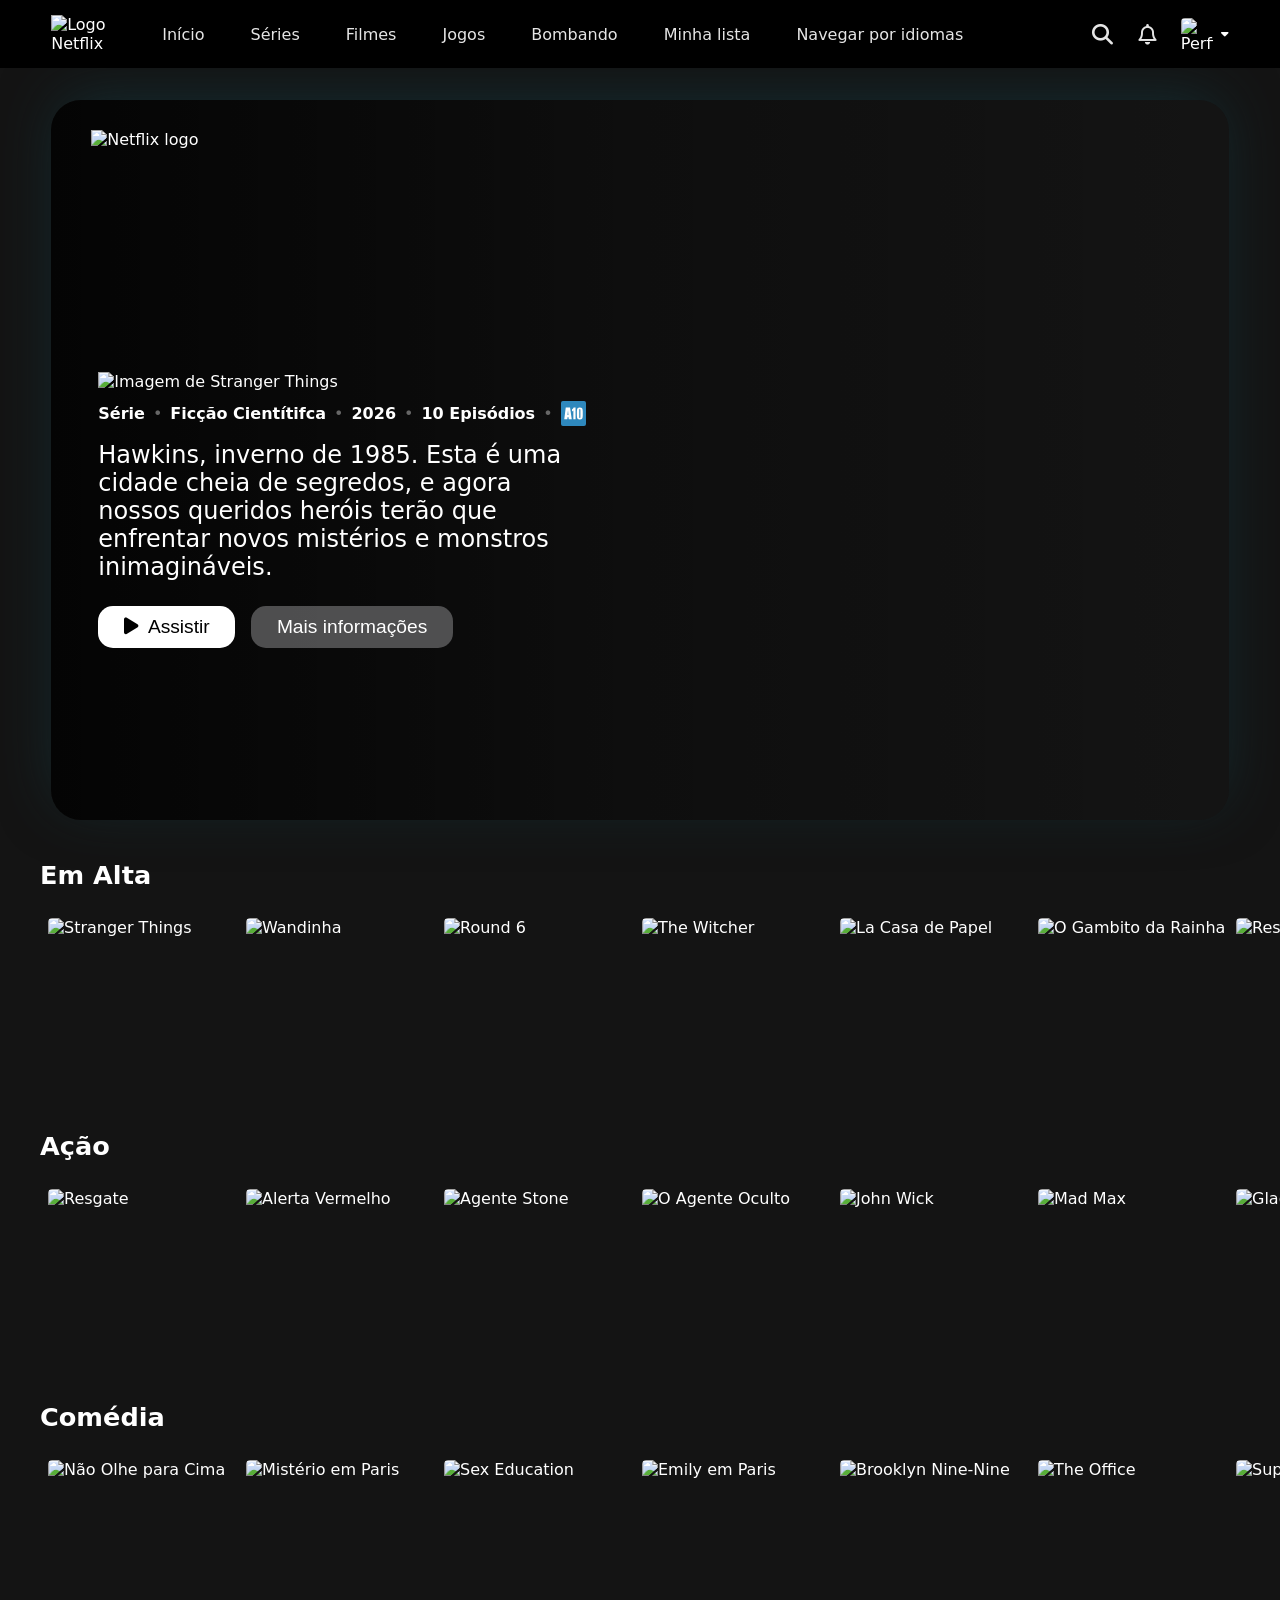
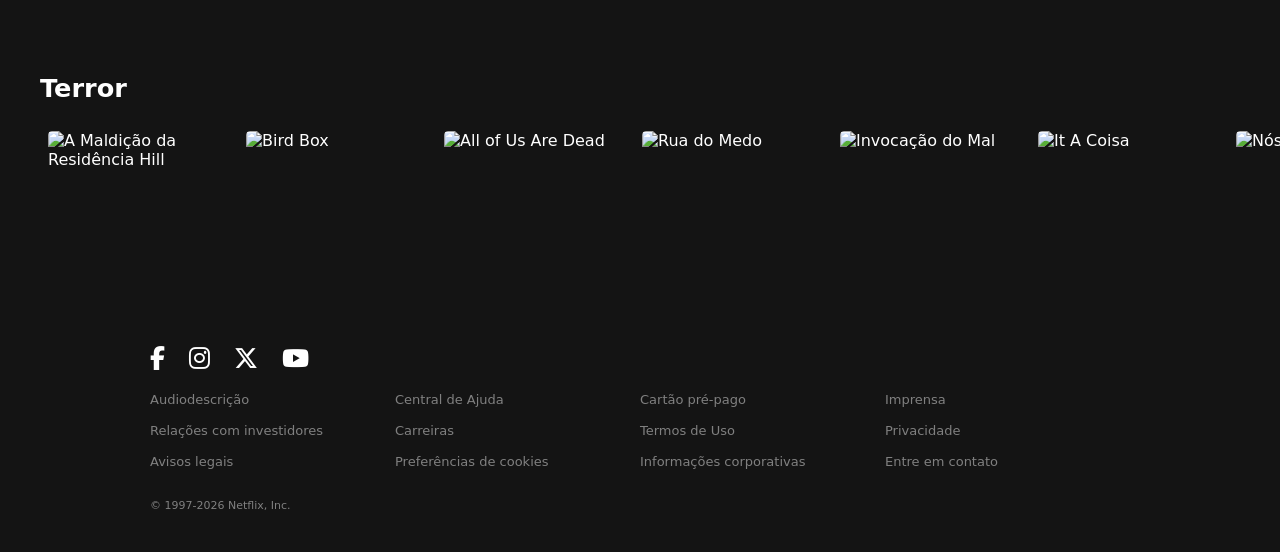
==== commit 411e2fbd: "feat:add profile selector page" ====
--- a/home.html
+++ b/home.html
@@ -52,13 +52,13 @@
                     <img
                       src="https://encrypted-tbn0.gstatic.com/images?q=tbn:ANd9GcS_0ktq5pFEz71BIDJbH0XXC9STcigP68GQy0j4jxhmOg&s=10"
                       alt="Perfil 1" />
-                    <span>Perfil 1</span>
+                    <span>João</span>
                   </a>
                   <a href="#" class="dropdown-item profile-item">
                     <img
                       src="https://encrypted-tbn0.gstatic.com/images?q=tbn:ANd9GcRbDIaLHtf1MxGySEiBB30kG7H8Joqq8lpiN4W2MJq0wA&s=10"
                       alt="Perfil 2" />
-                    <span>Perfil 2</span>
+                    <span>Maria</span>
                   </a>
                 </div>
 
@@ -79,7 +79,7 @@
 
                 <div class="dropdown-divider"></div>
 
-                <a href="#" class="dropdown-item sign-out">
+                <a href="index.html" class="dropdown-item sign-out">
                   <span>Sair da Netflix</span>
                 </a>
               </div>
--- a/css/style.css
+++ b/css/style.css
@@ -31,6 +31,16 @@
   flex-direction: column;
 }
 
+.login-body {
+  background-image: linear-gradient(to bottom,
+      #3b090b 0%,
+      #000000 45%,
+      #000000 100%);
+
+  min-height: 100vh;
+  margin: 0;
+}
+
 main {
   flex: 1;
 }
@@ -54,7 +64,6 @@
    ========================================= */
 .home-navbar {
   position: fixed;
-  top: 10px;
   left: 0;
   width: 100%;
   height: 68px;
@@ -62,11 +71,7 @@
   align-items: center;
   gap: 20px;
   padding: 0 4%;
-  background-image: linear-gradient(
-    180deg,
-    rgba(0, 0, 0, 0.7) 10%,
-    transparent
-  );
+  background-color: #000;
   z-index: 1000;
   transition: background-color 0.4s ease;
 }
@@ -287,6 +292,92 @@
 }
 
 /* =========================================
+   NAVBAR (LOGIN)
+   ========================================= */
+
+.nav-login {
+  position: relative;
+  left: 0;
+  top: 10px;
+  width: 100%;
+  height: 90px;
+  display: flex;
+  align-items: center;
+  gap: 20px;
+  padding: 0 4% 0 7%;
+  border-bottom: 1px solid rgba(128, 128, 128, 0.315);
+}
+
+/* =========================================
+   FORMULÁRIO DE LOGIN (LOGIN)
+   ========================================= */
+
+.login-box {
+  display: flex;
+  flex-direction: column;
+  align-items: stretch;
+  /* para esticar os itens */
+  max-width: 420px;
+  margin: 0 auto;
+  margin-top: 10px;
+  padding: 1.5rem;
+  height: 600px;
+}
+
+.login-box h1 {
+  font-size: 2rem;
+  margin-bottom: 0.5rem;
+}
+
+.login-box p {
+  font-size: 1rem;
+  color: #c4c4c4;
+  margin-bottom: 1.5rem;
+}
+
+.login-form {
+  display: flex;
+  flex-direction: column;
+  gap: 1.5rem;
+  margin-bottom: 1rem;
+}
+
+.btn-login-submit {
+  background-color: #e50914;
+  color: white;
+  border: none;
+  border-radius: 4px;
+  padding: 1rem;
+  font-size: 1.07rem;
+  font-weight: 600;
+  cursor: pointer;
+  width: 100%;
+  transition: background-color 0.2s;
+  text-decoration: none;
+  text-align: center;
+}
+
+.btn-login-submit:hover {
+  background-color: #c11119;
+}
+
+.help-section a {
+  color: #b3b3b3;
+  font-size: 0.9rem;
+  display: inline-block;
+  margin-bottom: 0.5rem;
+}
+
+.help-section a:hover {
+  text-decoration: underline;
+}
+
+.recaptcha-terms {
+  margin-top: 1rem;
+  color: #8c8c8c;
+}
+
+/* =========================================
    HERO SECTION (LOGGED IN)
    ========================================= */
 .hero {
@@ -440,12 +531,10 @@
   position: absolute;
   inset: 0;
   background: rgba(0, 0, 0, 0.6);
-  background-image: linear-gradient(
-    to top,
-    rgba(0, 0, 0, 0.6) 0,
-    rgba(0, 0, 0, 0.1) 60%,
-    rgba(0, 0, 0, 0.6) 100%
-  );
+  background-image: linear-gradient(to top,
+      rgba(0, 0, 0, 0.6) 0,
+      rgba(0, 0, 0, 0.1) 60%,
+      rgba(0, 0, 0, 0.6) 100%);
 }
 
 .hero-landing-content {
@@ -508,8 +597,8 @@
   pointer-events: none;
 }
 
-.input-group input:focus ~ label,
-.input-group input:not(:placeholder-shown) ~ label {
+.input-group input:focus~label,
+.input-group input:not(:placeholder-shown)~label {
   top: 14px;
   font-size: 0.75rem;
 }
@@ -652,6 +741,7 @@
     grid-template-columns: repeat(2, 1fr);
   }
 }
+
 @media (max-width: 600px) {
   .reasons-grid {
     grid-template-columns: 1fr;
@@ -769,8 +859,9 @@
   gap: var(--flow-spacer, 1rem);
 }
 
-.section-title {
+.carroussel .section-title {
   margin-block: 2.5rem 0.75rem;
+  margin-left: 40px;
 }
 
 .media-container {
@@ -1115,12 +1206,12 @@
 
 .index-footer {
   background-color: #000;
-  color: rgba(255, 255, 255, 0.7); 
+  color: rgba(255, 255, 255, 0.7);
   padding: 40px 5%;
 }
 
 .index-footer .footer-container {
-  max-width: 1450px; 
+  max-width: 1450px;
   margin: 0 auto;
 }
 
@@ -1142,23 +1233,22 @@
 .index-footer .footer-links {
   display: grid;
   grid-template-columns: repeat(4, 1fr);
-  gap: 16px 24px; 
+  gap: 16px 24px;
   list-style: none;
   padding: 0;
   margin: 0 0 35px 0;
 }
 
 .index-footer .footer-links li {
-  margin: 0; 
+  margin: 0;
 }
 
 .index-footer .footer-links a {
   color: rgba(255, 255, 255, 0.7);
   font-size: 14px;
-  text-decoration: underline; 
+  text-decoration: underline;
   transition: color 0.15s ease;
 }
-
 
 /* Seletor de Idioma */
 .index-footer .lang-selector {
@@ -1180,14 +1270,14 @@
   background-color: rgba(0, 0, 0, 0.4);
   color: #fff;
   border-radius: 4px;
-  padding: 6px 20px 6px 32px; 
+  padding: 6px 20px 6px 32px;
   font-size: 14px;
   cursor: pointer;
   outline: none;
 }
 
 .index-footer .lang-selector select option {
-  background-color: #333; 
+  background-color: #333;
   color: #fff;
 }
 
@@ -1205,12 +1295,161 @@
 
 @media (max-width: 900px) {
   .index-footer .footer-links {
-    grid-template-columns: repeat(2, 1fr); 
+    grid-template-columns: repeat(2, 1fr);
   }
 }
 
 @media (max-width: 480px) {
   .index-footer .footer-links {
-    grid-template-columns: 1fr; 
+    grid-template-columns: 1fr;
+  }
+}
+
+/* =========================================
+    FOOTER (LOGIN)
+   ========================================= */
+
+/* herda quase tudo do footer do index */
+
+#login-footer {
+  background-color: #000;
+  border-top: 1px solid rgba(128, 128, 128, 0.274);
+}
+
+/* =========================================
+   TELA DE SELEÇÃO DE PERFIS
+   ========================================= */
+   
+.profiles-body {
+  background-color: #141414;
+  color: #fff;
+  display: flex;
+  flex-direction: column;
+  min-height: 100vh;
+  margin: 0;
+}
+
+.profiles-header {
+  padding: 20px 4%;
+}
+
+.profiles-header img {
+  width: 90px;
+}
+
+.profiles-main {
+  flex: 1;
+  display: flex;
+  justify-content: center;
+  align-items: center;
+}
+
+.profiles-container {
+  display: flex;
+  flex-direction: column;
+  align-items: center;
+  text-align: center;
+  padding: 0 20px;
+}
+
+.profiles-container h1 {
+  font-size: clamp(2rem, 4vw, 3.5rem); /* Fonte que diminui em celular e cresce no PC */
+  font-weight: 500;
+  margin-bottom: 2rem;
+}
+
+
+.profiles-main .profiles-list {
+  display: flex;
+  justify-content: center;
+  flex-wrap: wrap; 
+  gap: 2vw; 
+  list-style: none;
+  padding: 0;
+  margin: 0 0 4rem 0;
+}
+
+.profile-item a {
+  text-decoration: none;
+  display: flex;
+  flex-direction: column;
+  align-items: center;
+  gap: 15px;
+}
+
+
+.profile-avatar {
+  width: min(12vw, 150px); 
+  min-width: 84px;
+  aspect-ratio: 1 / 1;
+  border-radius: 4px;
+  border: 3px solid transparent; 
+  overflow: hidden;
+  transition: border-color 0.2s ease;
+}
+
+.profile-avatar img {
+  width: 100%;
+  height: 100%;
+  object-fit: cover;
+}
+
+.profile-name {
+  color: grey;
+  font-size: 1.3rem;
+  transition: color 0.2s ease;
+}
+
+
+.profile-item a:hover .profile-avatar {
+  border-color: #fff; 
+}
+
+.profile-item a:hover .profile-name {
+  color: #fff; 
+}
+
+
+.add-profile .icon-wrapper {
+  display: flex;
+  justify-content: center;
+  align-items: center;
+  background-color: transparent;
+  font-size: 3rem;
+  color: grey;
+}
+
+.add-profile a:hover .icon-wrapper {
+  background-color: #e5e5e5;
+  color: #141414; /* O maiszinho fica preto */
+}
+
+
+.btn-manage-profiles {
+  color: grey;
+  border: 1px solid grey;
+  padding: 0.5rem 1.5rem;
+  font-size: 1.2rem;
+  letter-spacing: 2px;
+  text-decoration: none;
+  text-transform: uppercase;
+  transition: color 0.2s ease, border-color 0.2s ease;
+}
+
+.btn-manage-profiles:hover {
+  color: #fff;
+  border-color: #fff;
+}
+
+
+@media (max-width: 768px) {
+  .profiles-list {
+    gap: 15px;
+  }
+  .profile-name {
+    font-size: 1rem;
+  }
+  .add-profile .icon-wrapper {
+    font-size: 2rem;
   }
 }
